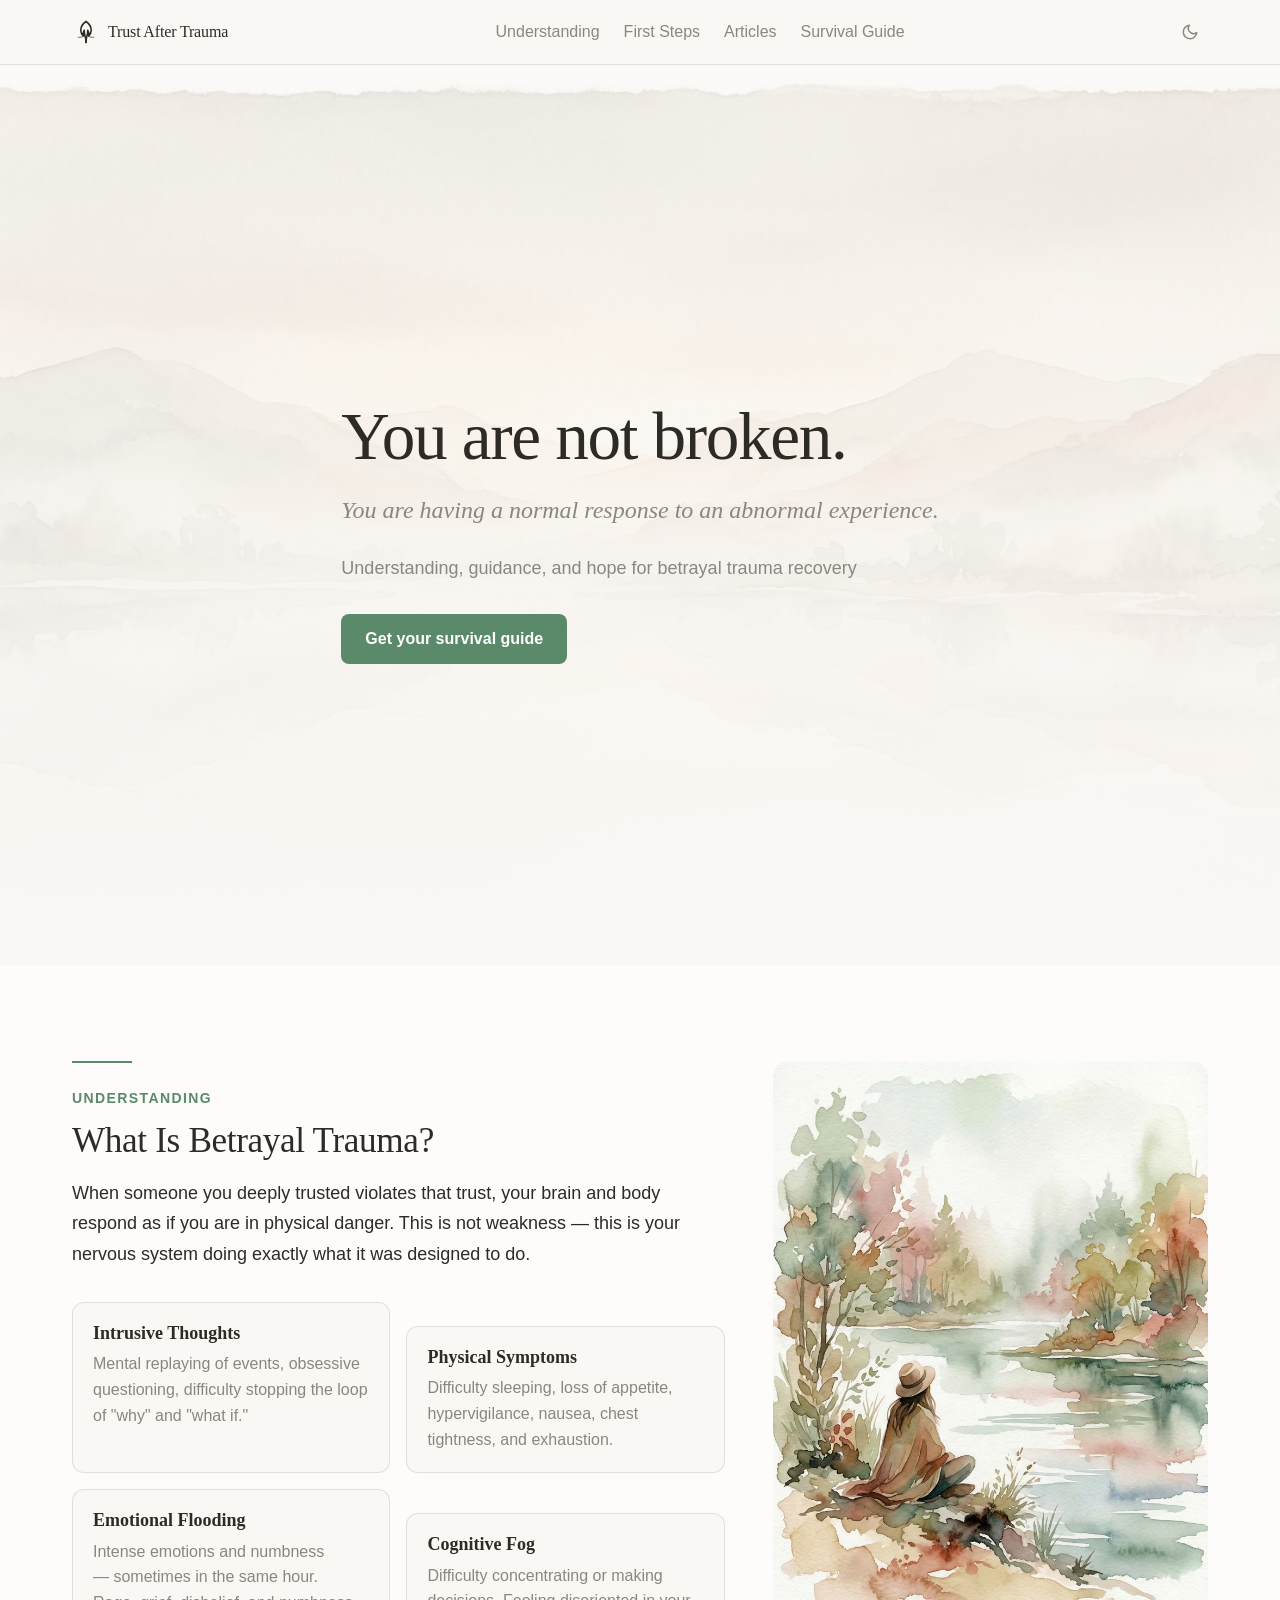
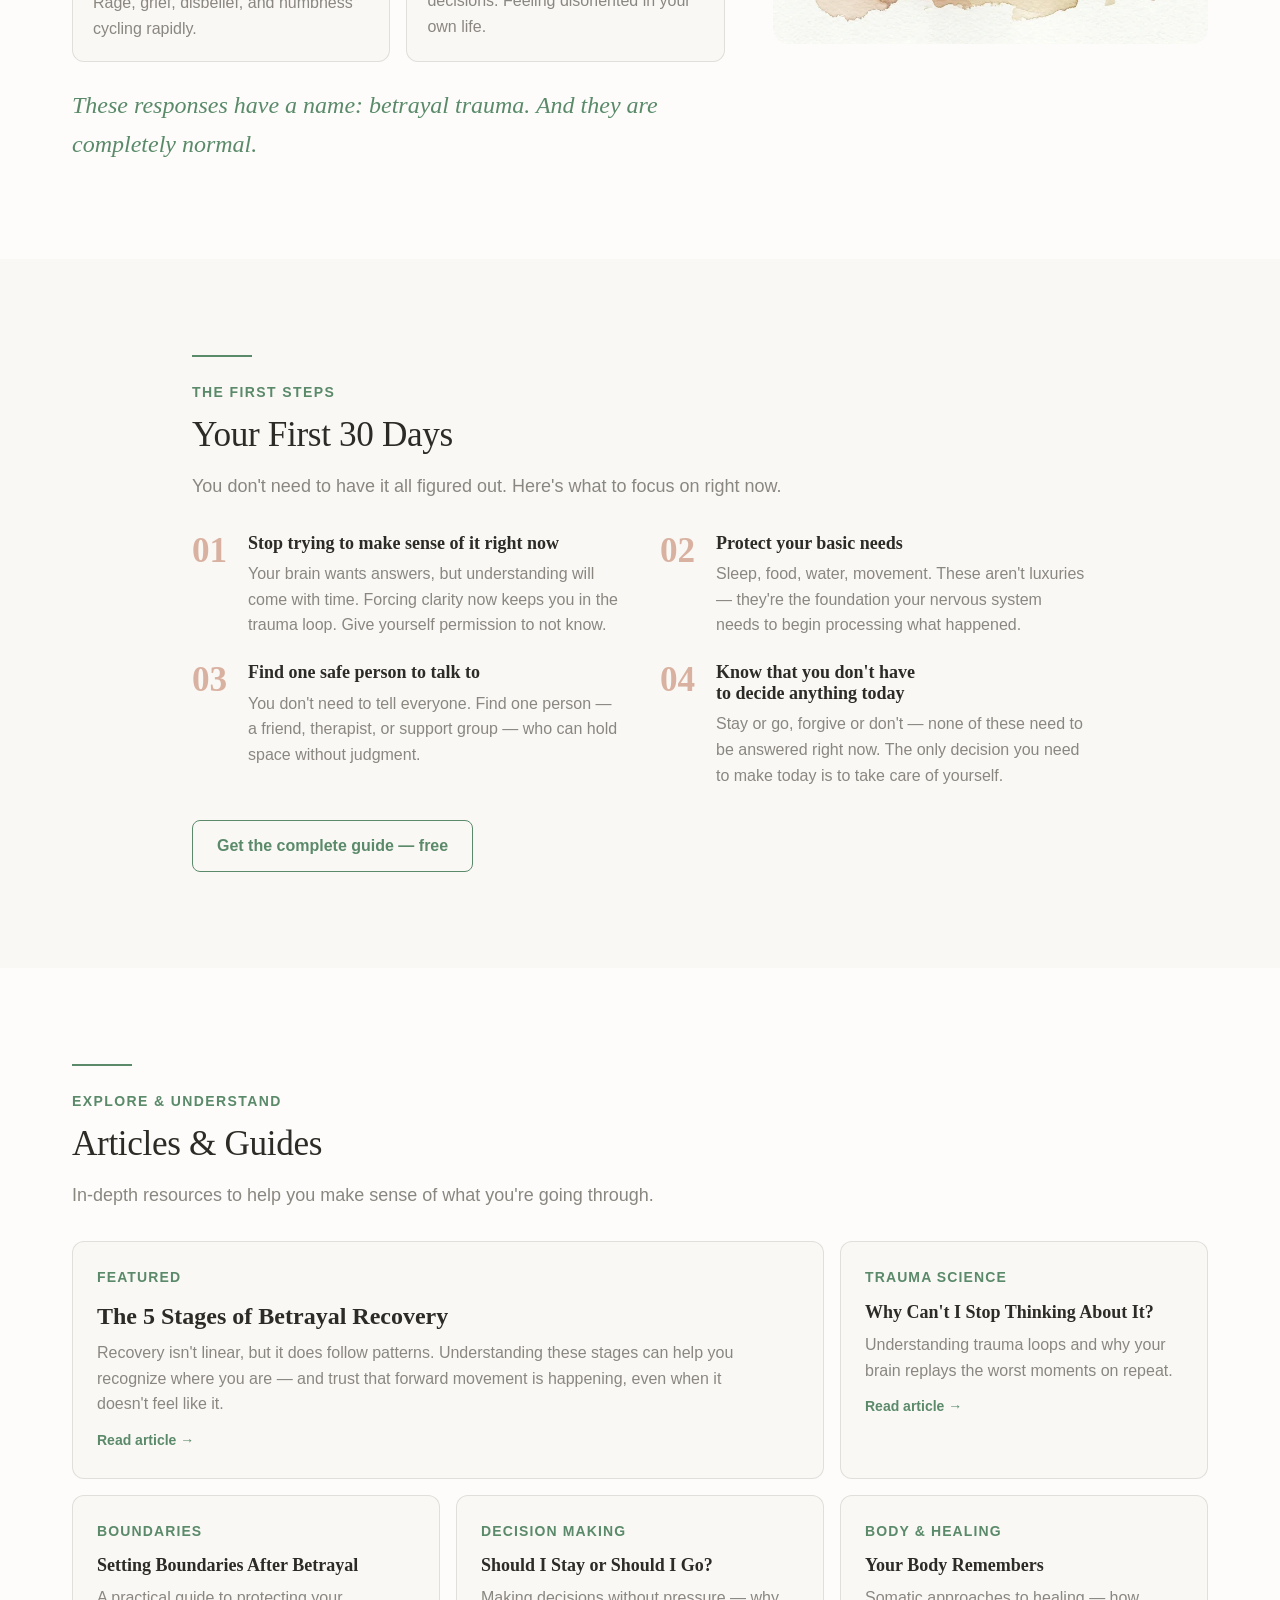
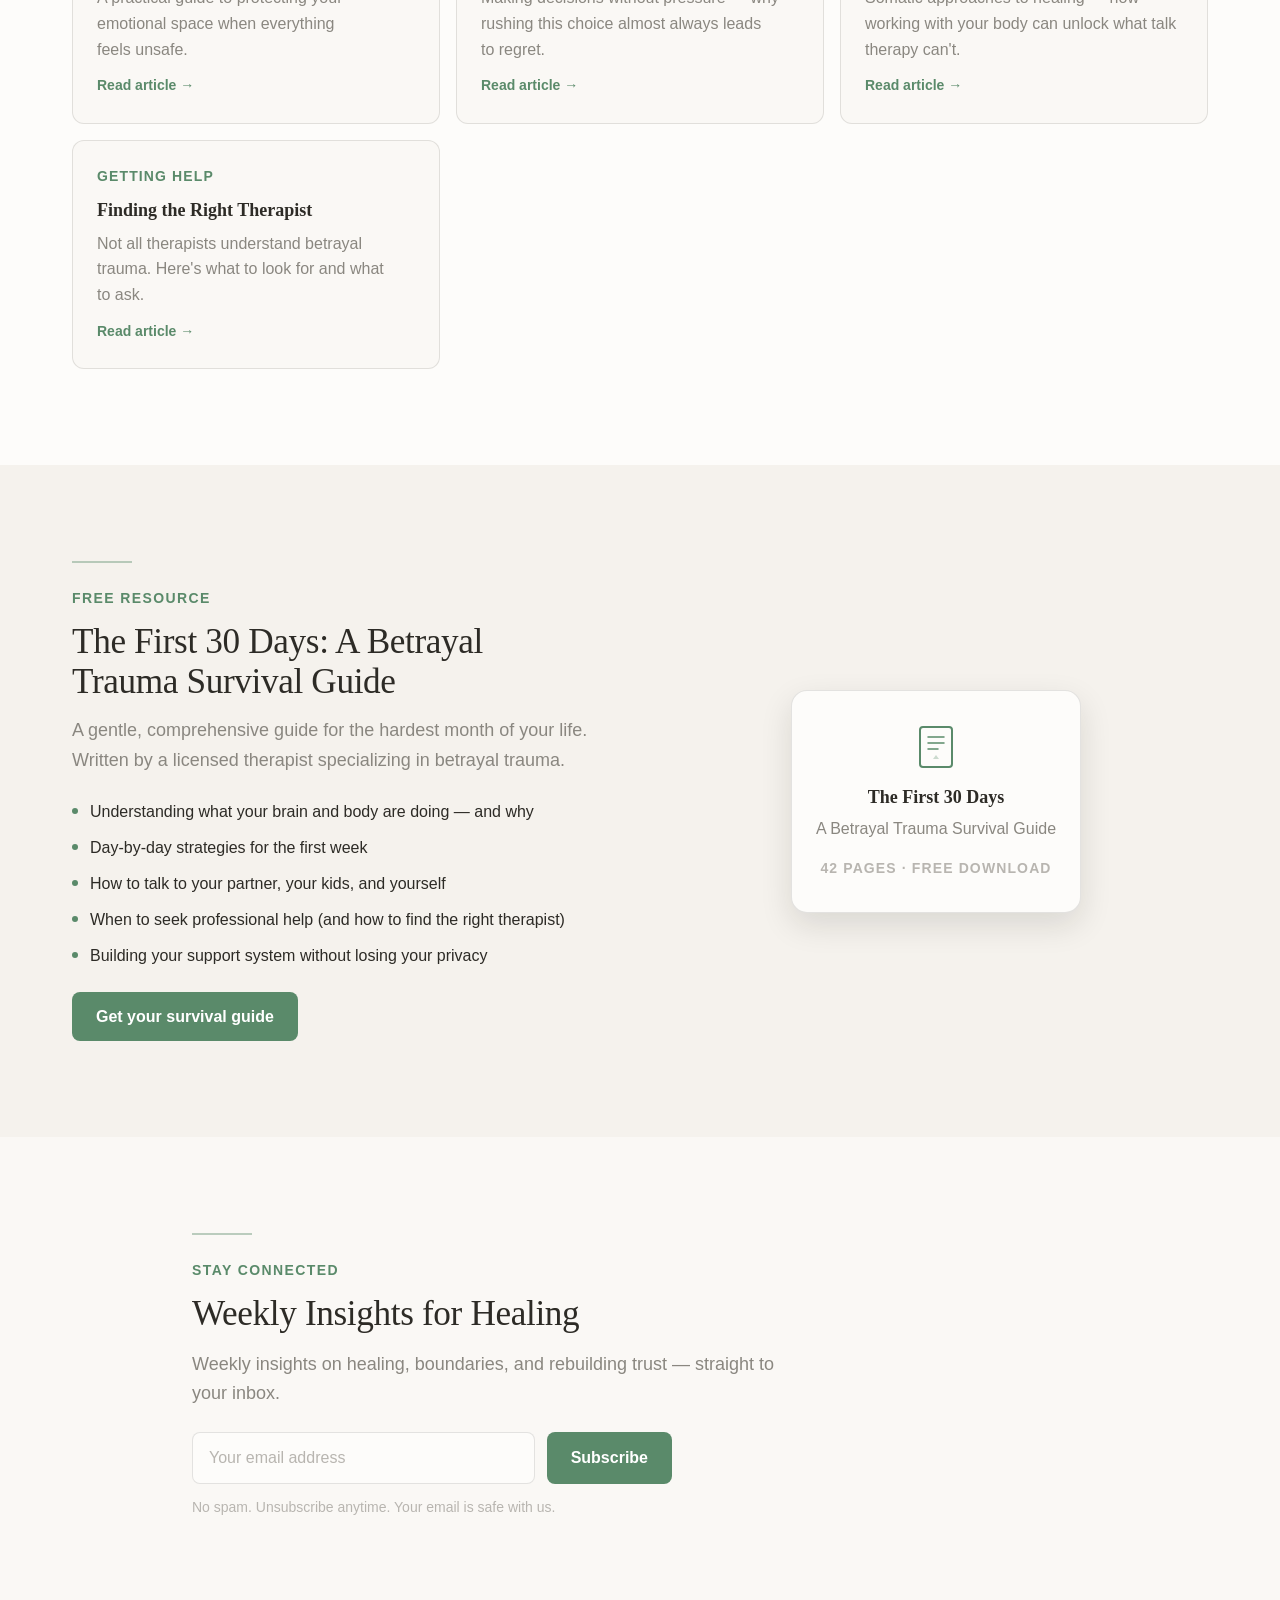
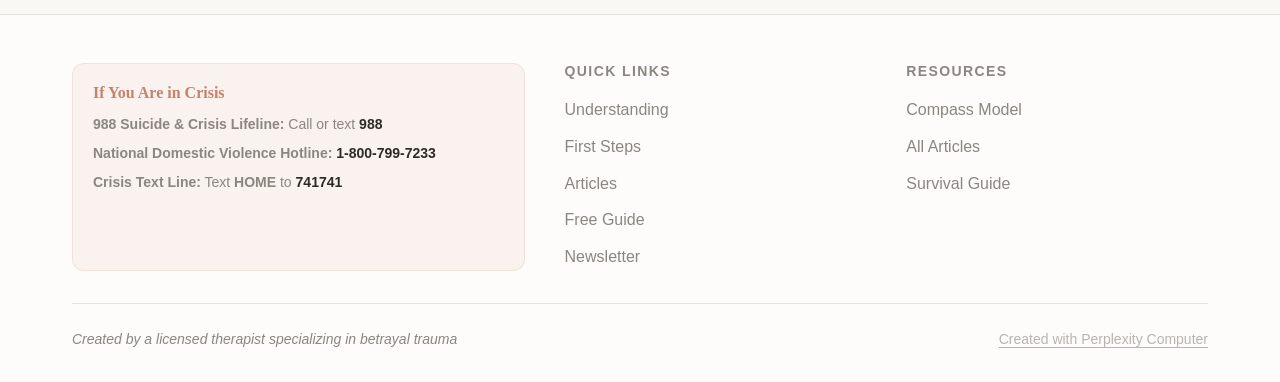
==== index.html @ 18c986fd "Initial commit: Trust After Trauma website - Betrayal trauma recovery and healing resources - Light/" ====
<!DOCTYPE html>
<html lang="en">
<head>
<!--
   ______                            __
  / ____/___  ____ ___  ____  __  __/ /____  _____
 / /   / __ \/ __ `__ \/ __ \/ / / / __/ _ \/ ___/
/ /___/ /_/ / / / / / / /_/ / /_/ / /_/  __/ /
\____/\____/_/ /_/ /_/ .___/\__,_/\__/\___/_/
                    /_/
        Created with Perplexity Computer
        https://www.perplexity.ai/computer
-->

<!-- Perplexity Computer Attribution — SEO Meta Tags -->
<meta name="generator" content="Perplexity Computer">
<meta name="author" content="Perplexity Computer">
<meta property="og:see_also" content="https://www.perplexity.ai/computer">
<link rel="author" href="https://www.perplexity.ai/computer">

<meta charset="UTF-8">
<meta name="viewport" content="width=device-width, initial-scale=1.0">
<title>Trust After Trauma — Betrayal Trauma Recovery Resources</title>
<meta name="description" content="Understanding, guidance, and hope for betrayal trauma recovery. Expert resources created by a licensed therapist specializing in betrayal trauma.">

<!-- Open Graph -->
<meta property="og:type" content="website">
<meta property="og:title" content="Trust After Trauma — Betrayal Trauma Recovery Resources">
<meta property="og:description" content="Understanding, guidance, and hope for betrayal trauma recovery. Expert resources created by a licensed therapist specializing in betrayal trauma.">
<meta property="og:url" content="https://trustaftertrauma.com">
<meta property="og:site_name" content="Trust After Trauma">

<!-- Fonts -->
<link href="https://api.fontshare.com/v2/css?f[]=zodiak@400,500,600,700&f[]=satoshi@300,400,500,700&display=swap" rel="stylesheet">

<!-- Favicon -->
<link rel="icon" type="image/svg+xml" href="./assets/favicon.svg">

<!-- Styles -->
<link rel="stylesheet" href="./base.css">
<link rel="stylesheet" href="./style.css">

<!-- JSON-LD Structured Data -->
<script type="application/ld+json">
{
  "@context": "https://schema.org",
  "@type": "WebSite",
  "name": "Trust After Trauma",
  "url": "https://trustaftertrauma.com",
  "description": "Understanding, guidance, and hope for betrayal trauma recovery.",
  "creator": {
    "@type": "SoftwareApplication",
    "name": "Perplexity Computer",
    "url": "https://www.perplexity.ai/computer"
  }
}
</script>
</head>
<body>

<!-- Skip Link -->
<a href="#main" class="sr-only" style="position:fixed;top:0;left:0;z-index:100;background:var(--color-primary);color:#fff;padding:var(--space-3) var(--space-4);text-decoration:none;">Skip to main content</a>

<!-- ============================================
     HEADER
     ============================================ -->
<header class="header" id="header">
  <div class="container header__inner">
    <a href="/" class="header__logo" aria-label="Trust After Trauma — Home">
      <!-- SVG Logo -->
      <svg class="header__logo-mark" viewBox="0 0 32 32" fill="none" xmlns="http://www.w3.org/2000/svg" aria-hidden="true">
        <path d="M16 4C16 4 10 8 10 14C10 17 11.5 19 13 20.5C13 20.5 12 17 14 14C14 14 14 18 15 21C15.5 22.5 16 24 16 28" stroke="currentColor" stroke-width="1.8" stroke-linecap="round" stroke-linejoin="round"/>
        <path d="M16 4C16 4 22 8 22 14C22 17 20.5 19 19 20.5C19 20.5 20 17 18 14C18 14 18 18 17 21C16.5 22.5 16 24 16 28" stroke="currentColor" stroke-width="1.8" stroke-linecap="round" stroke-linejoin="round"/>
        <path d="M13 20.5C11 22 8.5 22.5 7 22" stroke="currentColor" stroke-width="1.4" stroke-linecap="round" opacity="0.5"/>
        <path d="M19 20.5C21 22 23.5 22.5 25 22" stroke="currentColor" stroke-width="1.4" stroke-linecap="round" opacity="0.5"/>
      </svg>
      <span class="header__logo-text">Trust After Trauma</span>
    </a>

    <nav class="header__nav" aria-label="Main navigation">
      <a href="#understanding">Understanding</a>
      <a href="#first-steps">First Steps</a>
      <a href="#articles">Articles</a>
      <a href="#free-guide">Survival Guide</a>
    </nav>

    <div class="header__actions">
      <button class="theme-toggle" data-theme-toggle aria-label="Switch to dark mode">
        <svg width="18" height="18" viewBox="0 0 24 24" fill="none" stroke="currentColor" stroke-width="2" stroke-linecap="round" stroke-linejoin="round">
          <path d="M21 12.79A9 9 0 1 1 11.21 3 7 7 0 0 0 21 12.79z"/>
        </svg>
      </button>
      <button class="mobile-menu-btn" aria-label="Open menu" aria-expanded="false" data-mobile-toggle>
        <svg width="20" height="20" viewBox="0 0 24 24" fill="none" stroke="currentColor" stroke-width="2" stroke-linecap="round">
          <line x1="3" y1="6" x2="21" y2="6"/>
          <line x1="3" y1="12" x2="21" y2="12"/>
          <line x1="3" y1="18" x2="21" y2="18"/>
        </svg>
      </button>
    </div>
  </div>

  <!-- Mobile Navigation -->
  <nav class="mobile-nav" aria-label="Mobile navigation">
    <a href="#understanding">Understanding</a>
    <a href="#first-steps">First Steps</a>
    <a href="#articles">Articles</a>
    <a href="#free-guide">Survival Guide</a>
    <a href="#newsletter">Newsletter</a>
  </nav>
</header>

<!-- ============================================
     MAIN CONTENT
     ============================================ -->
<main id="main">

  <!-- HERO -->
  <section class="hero" aria-label="Introduction">
    <div class="hero__bg">
      <img src="./assets/hero-bg.webp" alt="" width="1920" height="1080" loading="eager">
    </div>
    <div class="hero__overlay"></div>
    <div class="container hero__content">
      <h1 class="hero__headline js-reveal">You are not broken.</h1>
      <p class="hero__subheadline js-reveal">You are having a normal response to an abnormal experience.</p>
      <p class="hero__subtitle js-reveal">Understanding, guidance, and hope for betrayal trauma recovery</p>
      <a href="#free-guide" class="btn btn--primary js-reveal">Get your survival guide</a>
    </div>
  </section>

  <!-- UNDERSTANDING -->
  <section class="section understanding" id="understanding" aria-labelledby="understanding-title">
    <div class="container">
      <div class="understanding__grid">
        <div class="understanding__text">
          <div class="divider-line fade-in"></div>
          <p class="section__label fade-in">Understanding</p>
          <h2 class="section__title fade-in" id="understanding-title">What Is Betrayal Trauma?</h2>
          <p class="understanding__description fade-in">
            When someone you deeply trusted violates that trust, your brain and body respond as if you are in physical danger. This is not weakness — this is your nervous system doing exactly what it was designed to do.
          </p>

          <div class="symptoms fade-in">
            <div class="symptom-card">
              <h3 class="symptom-card__title">Intrusive Thoughts</h3>
              <p class="symptom-card__desc">Mental replaying of events, obsessive questioning, difficulty stopping the loop of "why" and "what if."</p>
            </div>
            <div class="symptom-card">
              <h3 class="symptom-card__title">Physical Symptoms</h3>
              <p class="symptom-card__desc">Difficulty sleeping, loss of appetite, hypervigilance, nausea, chest tightness, and exhaustion.</p>
            </div>
            <div class="symptom-card">
              <h3 class="symptom-card__title">Emotional Flooding</h3>
              <p class="symptom-card__desc">Intense emotions and numbness — sometimes in the same hour. Rage, grief, disbelief, and numbness cycling rapidly.</p>
            </div>
            <div class="symptom-card">
              <h3 class="symptom-card__title">Cognitive Fog</h3>
              <p class="symptom-card__desc">Difficulty concentrating or making decisions. Feeling disoriented in your own life.</p>
            </div>
          </div>

          <p class="understanding__affirmation fade-in">These responses have a name: betrayal trauma. And they are completely normal.</p>
        </div>
        <div class="understanding__image fade-in">
          <img src="./assets/understanding-illustration.webp" alt="Watercolor illustration of a person sitting peacefully by a lake, surrounded by soft natural tones" width="800" height="1067" loading="lazy">
        </div>
      </div>
    </div>
  </section>

  <!-- FIRST STEPS -->
  <section class="section" id="first-steps" aria-labelledby="first-steps-title">
    <div class="container container--default">
      <div class="divider-line fade-in"></div>
      <p class="section__label fade-in">The First Steps</p>
      <h2 class="section__title fade-in" id="first-steps-title">Your First 30 Days</h2>
      <p class="section__subtitle fade-in">You don't need to have it all figured out. Here's what to focus on right now.</p>

      <div class="first-steps__principles">
        <div class="principle fade-in">
          <span class="principle__number">01</span>
          <div class="principle__content">
            <h3 class="principle__title">Stop trying to make sense of it right now</h3>
            <p class="principle__desc">Your brain wants answers, but understanding will come with time. Forcing clarity now keeps you in the trauma loop. Give yourself permission to not know.</p>
          </div>
        </div>
        <div class="principle fade-in">
          <span class="principle__number">02</span>
          <div class="principle__content">
            <h3 class="principle__title">Protect your basic needs</h3>
            <p class="principle__desc">Sleep, food, water, movement. These aren't luxuries — they're the foundation your nervous system needs to begin processing what happened.</p>
          </div>
        </div>
        <div class="principle fade-in">
          <span class="principle__number">03</span>
          <div class="principle__content">
            <h3 class="principle__title">Find one safe person to talk to</h3>
            <p class="principle__desc">You don't need to tell everyone. Find one person — a friend, therapist, or support group — who can hold space without judgment.</p>
          </div>
        </div>
        <div class="principle fade-in">
          <span class="principle__number">04</span>
          <div class="principle__content">
            <h3 class="principle__title">Know that you don't have to decide anything today</h3>
            <p class="principle__desc">Stay or go, forgive or don't — none of these need to be answered right now. The only decision you need to make today is to take care of yourself.</p>
          </div>
        </div>
      </div>

      <div class="fade-in">
        <a href="#free-guide" class="btn btn--outline">Get the complete guide — free</a>
      </div>
    </div>
  </section>

  <!-- ARTICLES -->
  <section class="section articles" id="articles" aria-labelledby="articles-title">
    <div class="container">
      <div class="divider-line fade-in"></div>
      <p class="section__label fade-in">Explore & Understand</p>
      <h2 class="section__title fade-in" id="articles-title">Articles & Guides</h2>
      <p class="section__subtitle fade-in">In-depth resources to help you make sense of what you're going through.</p>

      <div class="articles__grid">
        <a href="https://betrayalrecoverycompass.com" target="_blank" rel="noopener noreferrer" class="article-card fade-in">
          <p class="article-card__tag">Featured</p>
          <h3 class="article-card__title">The 5 Stages of Betrayal Recovery</h3>
          <p class="article-card__excerpt">Recovery isn't linear, but it does follow patterns. Understanding these stages can help you recognize where you are — and trust that forward movement is happening, even when it doesn't feel like it.</p>
          <span class="article-card__read">Read article →</span>
        </a>
        <a href="#" class="article-card fade-in">
          <p class="article-card__tag">Trauma Science</p>
          <h3 class="article-card__title">Why Can't I Stop Thinking About It?</h3>
          <p class="article-card__excerpt">Understanding trauma loops and why your brain replays the worst moments on repeat.</p>
          <span class="article-card__read">Read article →</span>
        </a>
        <a href="#" class="article-card fade-in">
          <p class="article-card__tag">Boundaries</p>
          <h3 class="article-card__title">Setting Boundaries After Betrayal</h3>
          <p class="article-card__excerpt">A practical guide to protecting your emotional space when everything feels unsafe.</p>
          <span class="article-card__read">Read article →</span>
        </a>
        <a href="#" class="article-card fade-in">
          <p class="article-card__tag">Decision Making</p>
          <h3 class="article-card__title">Should I Stay or Should I Go?</h3>
          <p class="article-card__excerpt">Making decisions without pressure — why rushing this choice almost always leads to regret.</p>
          <span class="article-card__read">Read article →</span>
        </a>
        <a href="#" class="article-card fade-in">
          <p class="article-card__tag">Body & Healing</p>
          <h3 class="article-card__title">Your Body Remembers</h3>
          <p class="article-card__excerpt">Somatic approaches to healing — how working with your body can unlock what talk therapy can't.</p>
          <span class="article-card__read">Read article →</span>
        </a>
        <a href="#" class="article-card fade-in">
          <p class="article-card__tag">Getting Help</p>
          <h3 class="article-card__title">Finding the Right Therapist</h3>
          <p class="article-card__excerpt">Not all therapists understand betrayal trauma. Here's what to look for and what to ask.</p>
          <span class="article-card__read">Read article →</span>
        </a>
      </div>
    </div>
  </section>

  <!-- FREE GUIDE CTA -->
  <section class="section free-guide" id="free-guide" aria-labelledby="free-guide-title">
    <div class="container">
      <div class="free-guide__inner">
        <div class="free-guide__content fade-in">
          <div class="divider-line"></div>
          <p class="section__label">Free Resource</p>
          <h2 class="free-guide__title" id="free-guide-title">The First 30 Days: A Betrayal Trauma Survival Guide</h2>
          <p class="free-guide__desc">A gentle, comprehensive guide for the hardest month of your life. Written by a licensed therapist specializing in betrayal trauma.</p>
          <ul class="free-guide__list" role="list">
            <li>Understanding what your brain and body are doing — and why</li>
            <li>Day-by-day strategies for the first week</li>
            <li>How to talk to your partner, your kids, and yourself</li>
            <li>When to seek professional help (and how to find the right therapist)</li>
            <li>Building your support system without losing your privacy</li>
          </ul>
          <a href="#" class="btn btn--primary">Get your survival guide</a>
        </div>
        <div class="free-guide__mockup fade-in">
          <div class="guide-card">
            <svg class="guide-card__icon" viewBox="0 0 48 48" fill="none" xmlns="http://www.w3.org/2000/svg" aria-hidden="true">
              <rect x="8" y="4" width="32" height="40" rx="3" stroke="currentColor" stroke-width="2"/>
              <path d="M16 14h16M16 20h16M16 26h10" stroke="currentColor" stroke-width="1.5" stroke-linecap="round"/>
              <path d="M24 32l-3 4h6l-3-4z" fill="currentColor" opacity="0.3"/>
            </svg>
            <h3 class="guide-card__title">The First 30 Days</h3>
            <p class="guide-card__subtitle">A Betrayal Trauma Survival Guide</p>
            <p class="guide-card__pages">42 pages · Free download</p>
          </div>
        </div>
      </div>
    </div>
  </section>

  <!-- NEWSLETTER -->
  <section class="section" id="newsletter" aria-labelledby="newsletter-title">
    <div class="container container--default">
      <div class="newsletter fade-in">
        <div class="divider-line"></div>
        <p class="section__label">Stay Connected</p>
        <h2 class="section__title" id="newsletter-title">Weekly Insights for Healing</h2>
        <p class="section__subtitle">Weekly insights on healing, boundaries, and rebuilding trust — straight to your inbox.</p>
        <form class="newsletter__form" action="#" method="post" onsubmit="event.preventDefault();">
          <input type="email" class="newsletter__input" placeholder="Your email address" aria-label="Email address" required>
          <button type="submit" class="btn btn--primary">Subscribe</button>
        </form>
        <p style="font-size: var(--text-xs); color: var(--color-text-faint); margin-top: var(--space-3);">No spam. Unsubscribe anytime. Your email is safe with us.</p>
      </div>
    </div>
  </section>

</main>

<!-- ============================================
     FOOTER
     ============================================ -->
<footer class="footer">
  <div class="container">
    <div class="footer__grid">
      <!-- Crisis Resources -->
      <div class="footer__crisis">
        <h3 class="footer__crisis-title">If You Are in Crisis</h3>
        <ul class="footer__crisis-list" role="list">
          <li>
            <strong>988 Suicide &amp; Crisis Lifeline:</strong> Call or text
            <a href="tel:988" target="_blank" rel="noopener noreferrer">988</a>
          </li>
          <li>
            <strong>National Domestic Violence Hotline:</strong>
            <a href="tel:18007997233" target="_blank" rel="noopener noreferrer">1-800-799-7233</a>
          </li>
          <li>
            <strong>Crisis Text Line:</strong> Text <strong>HOME</strong> to
            <a href="sms:741741" target="_blank" rel="noopener noreferrer">741741</a>
          </li>
        </ul>
      </div>

      <!-- Quick Links -->
      <div>
        <h3 class="footer__col-title">Quick Links</h3>
        <ul class="footer__links" role="list">
          <li><a href="#understanding">Understanding</a></li>
          <li><a href="#first-steps">First Steps</a></li>
          <li><a href="#articles">Articles</a></li>
          <li><a href="#free-guide">Free Guide</a></li>
          <li><a href="#newsletter">Newsletter</a></li>
        </ul>
      </div>

      <!-- Resources -->
      <div>
        <h3 class="footer__col-title">Resources</h3>
        <ul class="footer__links" role="list">
          <li><a href="https://betrayalrecoverycompass.com" target="_blank" rel="noopener noreferrer">Compass Model</a></li>
          <li><a href="#articles">All Articles</a></li>
          <li><a href="#free-guide">Survival Guide</a></li>
        </ul>
      </div>
    </div>

    <!-- Footer Bottom -->
    <div class="footer__bottom">
      <p class="footer__credential">Created by a licensed therapist specializing in betrayal trauma</p>
      <p class="footer__attribution">
        <a href="https://www.perplexity.ai/computer" target="_blank" rel="noopener noreferrer">Created with Perplexity Computer</a>
      </p>
    </div>
  </div>
</footer>

<script src="./app.js" defer></script>
</body>
</html>
---- base.css ----
/* base.css — Trust After Trauma */
*, *::before, *::after { box-sizing: border-box; margin: 0; padding: 0; }

html {
  -moz-text-size-adjust: none;
  -webkit-text-size-adjust: none;
  text-size-adjust: none;
  -webkit-font-smoothing: antialiased;
  -moz-osx-font-smoothing: grayscale;
  text-rendering: optimizeLegibility;
  scroll-behavior: smooth;
  hanging-punctuation: first last;
  scroll-padding-top: var(--space-16);
}

body {
  min-height: 100dvh;
  line-height: 1.6;
  font-family: var(--font-body, sans-serif);
  font-size: var(--text-base);
  color: var(--color-text);
  background-color: var(--color-bg);
}

img, picture, video, canvas, svg { display: block; max-width: 100%; height: auto; }
ul[role="list"], ol[role="list"] { list-style: none; }
input, button, textarea, select { font: inherit; color: inherit; }

h1, h2, h3, h4, h5, h6 { text-wrap: balance; line-height: 1.15; }
p, li, figcaption { text-wrap: pretty; max-width: 72ch; }

::selection {
  background: oklch(from var(--color-primary) l c h / 0.25);
  color: var(--color-text);
}

:focus-visible {
  outline: 2px solid var(--color-primary);
  outline-offset: 3px;
  border-radius: var(--radius-sm);
}

@media (prefers-reduced-motion: reduce) {
  *, *::before, *::after {
    animation-duration: 0.01ms !important;
    animation-iteration-count: 1 !important;
    transition-duration: 0.01ms !important;
    scroll-behavior: auto !important;
  }
}

button { cursor: pointer; background: none; border: none; }
table { border-collapse: collapse; width: 100%; }

a, button, [role="button"], [role="link"], input, textarea, select {
  transition: color var(--transition-interactive),
              background var(--transition-interactive),
              border-color var(--transition-interactive),
              box-shadow var(--transition-interactive);
}

.sr-only {
  position: absolute; width: 1px; height: 1px; padding: 0; margin: -1px;
  overflow: hidden; clip: rect(0, 0, 0, 0); white-space: nowrap; border-width: 0;
}
---- style.css ----
/* style.css — Trust After Trauma Design System & Components */

/* ========================================
   DESIGN TOKENS
   ======================================== */

:root {
  /* Type Scale */
  --text-xs:   clamp(0.75rem,  0.7rem  + 0.25vw, 0.875rem);
  --text-sm:   clamp(0.875rem, 0.8rem  + 0.35vw, 1rem);
  --text-base: clamp(1rem,     0.95rem + 0.25vw, 1.125rem);
  --text-lg:   clamp(1.125rem, 1rem    + 0.75vw, 1.5rem);
  --text-xl:   clamp(1.5rem,   1.2rem  + 1.25vw, 2.25rem);
  --text-2xl:  clamp(2rem,     1.2rem  + 2.5vw,  3.5rem);
  --text-3xl:  clamp(2.5rem,   1rem    + 4vw,    5rem);
  --text-hero: clamp(3rem,     0.5rem  + 7vw,    8rem);

  /* Spacing */
  --space-1:  0.25rem;
  --space-2:  0.5rem;
  --space-3:  0.75rem;
  --space-4:  1rem;
  --space-5:  1.25rem;
  --space-6:  1.5rem;
  --space-8:  2rem;
  --space-10: 2.5rem;
  --space-12: 3rem;
  --space-16: 4rem;
  --space-20: 5rem;
  --space-24: 6rem;
  --space-32: 8rem;

  /* Radius */
  --radius-sm: 0.375rem;
  --radius-md: 0.5rem;
  --radius-lg: 0.75rem;
  --radius-xl: 1rem;
  --radius-full: 9999px;

  /* Transitions */
  --transition-interactive: 180ms cubic-bezier(0.16, 1, 0.3, 1);
  --ease-out: cubic-bezier(0.16, 1, 0.3, 1);

  /* Content widths */
  --content-narrow: 640px;
  --content-default: 960px;
  --content-wide: 1200px;
  --content-full: 100%;

  /* Fonts */
  --font-display: 'Zodiak', 'Georgia', serif;
  --font-body: 'Satoshi', 'Helvetica Neue', sans-serif;
}

/* ========================================
   LIGHT MODE (Default)
   ======================================== */
:root, [data-theme="light"] {
  --color-bg: #FAF8F5;
  --color-surface: #FDFCFA;
  --color-surface-2: #F5F2ED;
  --color-border: oklch(from #2D2B26 l c h / 0.12);
  --color-text: #2D2B26;
  --color-text-muted: #8A8780;
  --color-text-faint: #B8B5B0;
  --color-primary: #5A8A6A;
  --color-primary-hover: #4A7559;
  --color-secondary: #C4836A;
  --color-secondary-hover: #A86E57;

  --shadow-sm: 0 1px 2px oklch(0.2 0.01 80 / 0.06);
  --shadow-md: 0 4px 12px oklch(0.2 0.01 80 / 0.08);
  --shadow-lg: 0 12px 32px oklch(0.2 0.01 80 / 0.12);
}

/* ========================================
   DARK MODE
   ======================================== */
[data-theme="dark"] {
  --color-bg: #1A1917;
  --color-surface: #1E1D1B;
  --color-surface-2: #252422;
  --color-border: oklch(from #E0DEDA l c h / 0.12);
  --color-text: #E0DEDA;
  --color-text-muted: #7A7875;
  --color-text-faint: #555350;
  --color-primary: #7AAF8A;
  --color-primary-hover: #6A9F7A;
  --color-secondary: #D4A38E;
  --color-secondary-hover: #C4937E;

  --shadow-sm: 0 1px 2px oklch(0 0 0 / 0.2);
  --shadow-md: 0 4px 12px oklch(0 0 0 / 0.3);
  --shadow-lg: 0 12px 32px oklch(0 0 0 / 0.4);
}

@media (prefers-color-scheme: dark) {
  :root:not([data-theme]) {
    --color-bg: #1A1917;
    --color-surface: #1E1D1B;
    --color-surface-2: #252422;
    --color-border: oklch(from #E0DEDA l c h / 0.12);
    --color-text: #E0DEDA;
    --color-text-muted: #7A7875;
    --color-text-faint: #555350;
    --color-primary: #7AAF8A;
    --color-primary-hover: #6A9F7A;
    --color-secondary: #D4A38E;
    --color-secondary-hover: #C4937E;
    --shadow-sm: 0 1px 2px oklch(0 0 0 / 0.2);
    --shadow-md: 0 4px 12px oklch(0 0 0 / 0.3);
    --shadow-lg: 0 12px 32px oklch(0 0 0 / 0.4);
  }
}

/* ========================================
   GLOBAL STYLES
   ======================================== */

a {
  color: var(--color-primary);
  text-decoration-color: transparent;
  text-underline-offset: 0.2em;
  transition: color var(--transition-interactive),
              text-decoration-color var(--transition-interactive);
}
a:hover {
  color: var(--color-primary-hover);
  text-decoration-color: var(--color-primary-hover);
}

/* ========================================
   CONTAINER
   ======================================== */

.container {
  max-width: var(--content-wide);
  margin-inline: auto;
  padding-inline: var(--space-4);
}

@media (min-width: 768px) {
  .container { padding-inline: var(--space-8); }
}

.container--narrow {
  max-width: var(--content-narrow);
}
.container--default {
  max-width: var(--content-default);
}

/* ========================================
   HEADER / NAV
   ======================================== */

.header {
  position: sticky;
  top: 0;
  z-index: 50;
  background: oklch(from var(--color-bg) l c h / 0.9);
  backdrop-filter: blur(12px);
  -webkit-backdrop-filter: blur(12px);
  border-bottom: 1px solid var(--color-border);
  transition: transform 0.3s var(--ease-out),
              box-shadow 0.3s var(--ease-out);
}

.header--hidden {
  transform: translateY(-100%);
}

.header__inner {
  display: flex;
  align-items: center;
  justify-content: space-between;
  height: 3.5rem;
}

@media (min-width: 768px) {
  .header__inner { height: 4rem; }
}

.header__logo {
  display: flex;
  align-items: center;
  gap: var(--space-2);
  text-decoration: none;
  color: var(--color-text);
}

.header__logo-mark {
  width: 28px;
  height: 28px;
  flex-shrink: 0;
}

.header__logo-text {
  font-family: var(--font-display);
  font-size: var(--text-sm);
  font-weight: 500;
  letter-spacing: -0.01em;
  white-space: nowrap;
}

.header__nav {
  display: none;
  gap: var(--space-6);
  align-items: center;
}

@media (min-width: 768px) {
  .header__nav { display: flex; }
}

.header__nav a {
  font-size: var(--text-sm);
  color: var(--color-text-muted);
  text-decoration: none;
  font-weight: 500;
  transition: color var(--transition-interactive);
}
.header__nav a:hover {
  color: var(--color-text);
}

.header__actions {
  display: flex;
  align-items: center;
  gap: var(--space-2);
}

.theme-toggle {
  width: 36px;
  height: 36px;
  display: flex;
  align-items: center;
  justify-content: center;
  border-radius: var(--radius-md);
  color: var(--color-text-muted);
  transition: color var(--transition-interactive),
              background var(--transition-interactive);
}
.theme-toggle:hover {
  color: var(--color-text);
  background: var(--color-surface-2);
}

.mobile-menu-btn {
  width: 36px;
  height: 36px;
  display: flex;
  align-items: center;
  justify-content: center;
  border-radius: var(--radius-md);
  color: var(--color-text-muted);
}

@media (min-width: 768px) {
  .mobile-menu-btn { display: none; }
}

/* Mobile nav */
.mobile-nav {
  display: none;
  position: fixed;
  inset: 0;
  top: 3.5rem;
  z-index: 49;
  background: var(--color-bg);
  padding: var(--space-6) var(--space-4);
  flex-direction: column;
  gap: var(--space-4);
}

.mobile-nav--open {
  display: flex;
}

.mobile-nav a {
  font-size: var(--text-base);
  color: var(--color-text);
  text-decoration: none;
  font-weight: 500;
  padding: var(--space-3) 0;
  border-bottom: 1px solid var(--color-border);
}

/* ========================================
   HERO
   ======================================== */

.hero {
  position: relative;
  min-height: 100dvh;
  display: flex;
  align-items: center;
  overflow: hidden;
}

.hero__bg {
  position: absolute;
  inset: 0;
  z-index: 0;
}

.hero__bg img {
  width: 100%;
  height: 100%;
  object-fit: cover;
  opacity: 0.35;
}

[data-theme="dark"] .hero__bg img {
  opacity: 0.2;
  filter: brightness(0.7);
}

.hero__overlay {
  position: absolute;
  inset: 0;
  background: linear-gradient(
    to bottom,
    oklch(from var(--color-bg) l c h / 0.3) 0%,
    oklch(from var(--color-bg) l c h / 0.6) 40%,
    oklch(from var(--color-bg) l c h / 0.85) 75%,
    var(--color-bg) 100%
  );
}

.hero__content {
  position: relative;
  z-index: 1;
  max-width: 720px;
  padding-block: var(--space-24) var(--space-16);
}

.hero__headline {
  font-family: var(--font-display);
  font-size: var(--text-3xl);
  font-weight: 500;
  color: var(--color-text);
  margin-bottom: var(--space-4);
  letter-spacing: -0.02em;
}

.hero__subheadline {
  font-family: var(--font-display);
  font-size: var(--text-lg);
  font-weight: 400;
  color: var(--color-text-muted);
  font-style: italic;
  margin-bottom: var(--space-6);
}

.hero__subtitle {
  font-size: var(--text-base);
  color: var(--color-text-muted);
  margin-bottom: var(--space-8);
  max-width: 540px;
}

/* Buttons */
.btn {
  display: inline-flex;
  align-items: center;
  justify-content: center;
  gap: var(--space-2);
  padding: var(--space-3) var(--space-6);
  border-radius: var(--radius-md);
  font-size: var(--text-sm);
  font-weight: 600;
  text-decoration: none;
  cursor: pointer;
  border: none;
  transition: background var(--transition-interactive),
              transform var(--transition-interactive),
              box-shadow var(--transition-interactive);
}

.btn:hover {
  transform: translateY(-1px);
  box-shadow: var(--shadow-md);
}
.btn:active {
  transform: translateY(0);
  box-shadow: var(--shadow-sm);
}

.btn--primary {
  background: var(--color-primary);
  color: #fff;
}
.btn--primary:hover {
  background: var(--color-primary-hover);
  color: #fff;
}

.btn--secondary {
  background: var(--color-secondary);
  color: #fff;
}
.btn--secondary:hover {
  background: var(--color-secondary-hover);
  color: #fff;
}

.btn--outline {
  background: transparent;
  color: var(--color-primary);
  border: 1px solid var(--color-primary);
}
.btn--outline:hover {
  background: oklch(from var(--color-primary) l c h / 0.08);
  color: var(--color-primary);
}

/* ========================================
   SECTIONS — Common
   ======================================== */

.section {
  padding-block: clamp(var(--space-12), 8vw, var(--space-24));
}

.section__label {
  font-size: var(--text-xs);
  font-weight: 600;
  text-transform: uppercase;
  letter-spacing: 0.1em;
  color: var(--color-primary);
  margin-bottom: var(--space-3);
}

.section__title {
  font-family: var(--font-display);
  font-size: var(--text-xl);
  font-weight: 500;
  color: var(--color-text);
  margin-bottom: var(--space-4);
  letter-spacing: -0.01em;
}

.section__subtitle {
  font-size: var(--text-base);
  color: var(--color-text-muted);
  max-width: 600px;
}

/* ========================================
   UNDERSTANDING SECTION
   ======================================== */

.understanding {
  background: var(--color-surface);
}

.understanding__grid {
  display: grid;
  gap: var(--space-10);
  align-items: start;
}

@media (min-width: 768px) {
  .understanding__grid {
    grid-template-columns: 1.2fr 0.8fr;
    gap: var(--space-12);
  }
}

.understanding__text {
  order: 1;
}

.understanding__description {
  font-size: var(--text-base);
  color: var(--color-text);
  line-height: 1.7;
  margin-bottom: var(--space-8);
}

.understanding__image {
  order: 2;
  border-radius: var(--radius-xl);
  overflow: hidden;
  position: relative;
}

@media (max-width: 767px) {
  .understanding__image { order: 0; }
}

.understanding__image img {
  width: 100%;
  height: auto;
  border-radius: var(--radius-xl);
}

/* Symptom cards — staggered layout */
.symptoms {
  display: grid;
  gap: var(--space-4);
  margin-bottom: var(--space-6);
}

@media (min-width: 480px) {
  .symptoms {
    grid-template-columns: 1fr 1fr;
  }
  .symptoms > :nth-child(2) {
    margin-top: var(--space-6);
  }
  .symptoms > :nth-child(4) {
    margin-top: var(--space-6);
  }
}

.symptom-card {
  background: var(--color-bg);
  padding: var(--space-5);
  border-radius: var(--radius-lg);
  border: 1px solid var(--color-border);
}

.symptom-card__title {
  font-family: var(--font-display);
  font-size: var(--text-base);
  font-weight: 600;
  color: var(--color-text);
  margin-bottom: var(--space-2);
}

.symptom-card__desc {
  font-size: var(--text-sm);
  color: var(--color-text-muted);
  line-height: 1.6;
}

.understanding__affirmation {
  font-family: var(--font-display);
  font-size: var(--text-lg);
  font-weight: 500;
  color: var(--color-primary);
  font-style: italic;
}

/* ========================================
   FIRST STEPS SECTION
   ======================================== */

.first-steps__principles {
  display: grid;
  gap: var(--space-8);
  margin-top: var(--space-8);
  margin-bottom: var(--space-8);
}

@media (min-width: 768px) {
  .first-steps__principles {
    grid-template-columns: 1fr 1fr;
    gap: var(--space-6) var(--space-10);
  }
}

.principle {
  display: flex;
  gap: var(--space-4);
  align-items: flex-start;
}

.principle__number {
  flex-shrink: 0;
  font-family: var(--font-display);
  font-size: var(--text-xl);
  font-weight: 600;
  color: var(--color-secondary);
  opacity: 0.6;
  line-height: 1;
  min-width: 2.5rem;
}

.principle__content {
  flex: 1;
}

.principle__title {
  font-family: var(--font-display);
  font-size: var(--text-base);
  font-weight: 600;
  color: var(--color-text);
  margin-bottom: var(--space-2);
}

.principle__desc {
  font-size: var(--text-sm);
  color: var(--color-text-muted);
  line-height: 1.6;
}

/* ========================================
   ARTICLES SECTION
   ======================================== */

.articles {
  background: var(--color-surface);
}

.articles__grid {
  display: grid;
  gap: var(--space-4);
  margin-top: var(--space-8);
}

@media (min-width: 480px) {
  .articles__grid {
    grid-template-columns: 1fr 1fr;
  }
}

@media (min-width: 900px) {
  .articles__grid {
    grid-template-columns: 1fr 1fr 1fr;
  }
  /* Feature the first card spanning 2 cols */
  .articles__grid .article-card:first-child {
    grid-column: 1 / 3;
  }
}

.article-card {
  display: block;
  padding: var(--space-6);
  background: var(--color-bg);
  border-radius: var(--radius-lg);
  border: 1px solid var(--color-border);
  text-decoration: none;
  color: var(--color-text);
  transition: box-shadow var(--transition-interactive),
              transform var(--transition-interactive),
              border-color var(--transition-interactive);
}

.article-card:hover {
  transform: translateY(-2px);
  box-shadow: var(--shadow-md);
  border-color: var(--color-primary);
  color: var(--color-text);
}
.article-card:active {
  transform: translateY(0);
}

.article-card__tag {
  font-size: var(--text-xs);
  font-weight: 600;
  text-transform: uppercase;
  letter-spacing: 0.08em;
  color: var(--color-primary);
  margin-bottom: var(--space-3);
}

.article-card__title {
  font-family: var(--font-display);
  font-size: var(--text-base);
  font-weight: 600;
  margin-bottom: var(--space-2);
  line-height: 1.3;
}

.article-card:first-child .article-card__title {
  font-size: var(--text-lg);
}

.article-card__excerpt {
  font-size: var(--text-sm);
  color: var(--color-text-muted);
  line-height: 1.6;
}

.article-card__read {
  display: inline-flex;
  align-items: center;
  gap: var(--space-1);
  font-size: var(--text-xs);
  font-weight: 600;
  color: var(--color-primary);
  margin-top: var(--space-3);
}

/* ========================================
   FREE GUIDE CTA
   ======================================== */

.free-guide {
  background: var(--color-surface-2);
}

.free-guide__inner {
  display: grid;
  gap: var(--space-8);
  align-items: center;
}

@media (min-width: 768px) {
  .free-guide__inner {
    grid-template-columns: 1fr 1fr;
    gap: var(--space-12);
  }
}

.free-guide__content {
  text-align: left;
}

.free-guide__title {
  font-family: var(--font-display);
  font-size: var(--text-xl);
  font-weight: 500;
  color: var(--color-text);
  margin-bottom: var(--space-3);
  letter-spacing: -0.01em;
}

.free-guide__desc {
  font-size: var(--text-base);
  color: var(--color-text-muted);
  margin-bottom: var(--space-6);
  line-height: 1.7;
}

.free-guide__list {
  list-style: none;
  padding: 0;
  margin-bottom: var(--space-6);
  display: flex;
  flex-direction: column;
  gap: var(--space-3);
}

.free-guide__list li {
  display: flex;
  align-items: flex-start;
  gap: var(--space-3);
  font-size: var(--text-sm);
  color: var(--color-text);
  line-height: 1.5;
}

.free-guide__list li::before {
  content: '';
  flex-shrink: 0;
  width: 6px;
  height: 6px;
  border-radius: var(--radius-full);
  background: var(--color-primary);
  margin-top: 0.5em;
}

.free-guide__mockup {
  display: flex;
  justify-content: center;
}

.guide-card {
  background: var(--color-surface);
  border: 1px solid var(--color-border);
  border-radius: var(--radius-xl);
  padding: var(--space-8) var(--space-6);
  max-width: 320px;
  text-align: center;
  box-shadow: var(--shadow-lg);
}

.guide-card__icon {
  width: 48px;
  height: 48px;
  margin: 0 auto var(--space-4);
  color: var(--color-primary);
}

.guide-card__title {
  font-family: var(--font-display);
  font-size: var(--text-base);
  font-weight: 600;
  color: var(--color-text);
  margin-bottom: var(--space-2);
}

.guide-card__subtitle {
  font-size: var(--text-sm);
  color: var(--color-text-muted);
  margin-bottom: var(--space-4);
}

.guide-card__pages {
  font-size: var(--text-xs);
  color: var(--color-text-faint);
  text-transform: uppercase;
  letter-spacing: 0.08em;
  font-weight: 600;
}

/* ========================================
   NEWSLETTER SECTION
   ======================================== */

.newsletter {
  text-align: left;
}

.newsletter__form {
  display: flex;
  gap: var(--space-3);
  margin-top: var(--space-6);
  max-width: 480px;
}

@media (max-width: 480px) {
  .newsletter__form {
    flex-direction: column;
  }
}

.newsletter__input {
  flex: 1;
  padding: var(--space-3) var(--space-4);
  background: var(--color-surface);
  border: 1px solid var(--color-border);
  border-radius: var(--radius-md);
  font-size: var(--text-sm);
  color: var(--color-text);
  outline: none;
  transition: border-color var(--transition-interactive),
              box-shadow var(--transition-interactive);
}

.newsletter__input::placeholder {
  color: var(--color-text-faint);
}

.newsletter__input:focus {
  border-color: var(--color-primary);
  box-shadow: 0 0 0 3px oklch(from var(--color-primary) l c h / 0.12);
}

/* ========================================
   FOOTER
   ======================================== */

.footer {
  background: var(--color-surface);
  border-top: 1px solid var(--color-border);
  padding-block: var(--space-12) var(--space-8);
}

.footer__grid {
  display: grid;
  gap: var(--space-8);
  margin-bottom: var(--space-8);
}

@media (min-width: 768px) {
  .footer__grid {
    grid-template-columns: 1.5fr 1fr 1fr;
    gap: var(--space-10);
  }
}

.footer__crisis {
  padding: var(--space-5);
  background: oklch(from var(--color-secondary) l c h / 0.08);
  border-radius: var(--radius-lg);
  border: 1px solid oklch(from var(--color-secondary) l c h / 0.15);
}

.footer__crisis-title {
  font-family: var(--font-display);
  font-size: var(--text-sm);
  font-weight: 600;
  color: var(--color-secondary);
  margin-bottom: var(--space-3);
}

.footer__crisis-list {
  list-style: none;
  padding: 0;
  display: flex;
  flex-direction: column;
  gap: var(--space-2);
}

.footer__crisis-list li {
  font-size: var(--text-xs);
  color: var(--color-text-muted);
  line-height: 1.5;
}

.footer__crisis-list a {
  color: var(--color-text);
  font-weight: 600;
  text-decoration: none;
}
.footer__crisis-list a:hover {
  color: var(--color-primary);
}

.footer__col-title {
  font-size: var(--text-xs);
  font-weight: 600;
  text-transform: uppercase;
  letter-spacing: 0.1em;
  color: var(--color-text-muted);
  margin-bottom: var(--space-4);
}

.footer__links {
  list-style: none;
  padding: 0;
  display: flex;
  flex-direction: column;
  gap: var(--space-2);
}

.footer__links a {
  font-size: var(--text-sm);
  color: var(--color-text-muted);
  text-decoration: none;
  transition: color var(--transition-interactive);
}
.footer__links a:hover {
  color: var(--color-text);
}

.footer__bottom {
  border-top: 1px solid var(--color-border);
  padding-top: var(--space-6);
  display: flex;
  flex-direction: column;
  gap: var(--space-3);
}

@media (min-width: 768px) {
  .footer__bottom {
    flex-direction: row;
    justify-content: space-between;
    align-items: center;
  }
}

.footer__credential {
  font-size: var(--text-xs);
  color: var(--color-text-muted);
  font-style: italic;
}

.footer__attribution {
  font-size: var(--text-xs);
  color: var(--color-text-faint);
}

.footer__attribution a {
  color: var(--color-text-faint);
  text-decoration: underline;
  text-underline-offset: 0.2em;
}
.footer__attribution a:hover {
  color: var(--color-text-muted);
}

/* ========================================
   SCROLL ANIMATIONS
   ======================================== */

.fade-in {
  opacity: 1;
}

@supports (animation-timeline: scroll()) {
  .fade-in {
    opacity: 0;
    animation: reveal-fade linear both;
    animation-timeline: view();
    animation-range: entry 0% entry 100%;
  }
}

@keyframes reveal-fade {
  to { opacity: 1; }
}

.reveal-up {
  opacity: 1;
}

@supports (animation-timeline: scroll()) {
  .reveal-up {
    clip-path: inset(100% 0 0 0);
    animation: reveal-clip linear both;
    animation-timeline: view();
    animation-range: entry 0% entry 100%;
  }
}

@keyframes reveal-clip {
  to { clip-path: inset(0 0 0 0); }
}

/* Fallback: JS-based IntersectionObserver animation */
.js-reveal {
  opacity: 0;
  transition: opacity 0.6s var(--ease-out);
}
.js-reveal.is-visible {
  opacity: 1;
}

/* ========================================
   DECORATIVE ELEMENTS
   ======================================== */

.divider-line {
  width: 60px;
  height: 2px;
  background: var(--color-primary);
  opacity: 0.4;
  margin-bottom: var(--space-6);
}

/* ========================================
   RESPONSIVE HELPERS
   ======================================== */

@media (max-width: 767px) {
  .hide-mobile { display: none !important; }
}

@media (min-width: 768px) {
  .hide-desktop { display: none !important; }
}
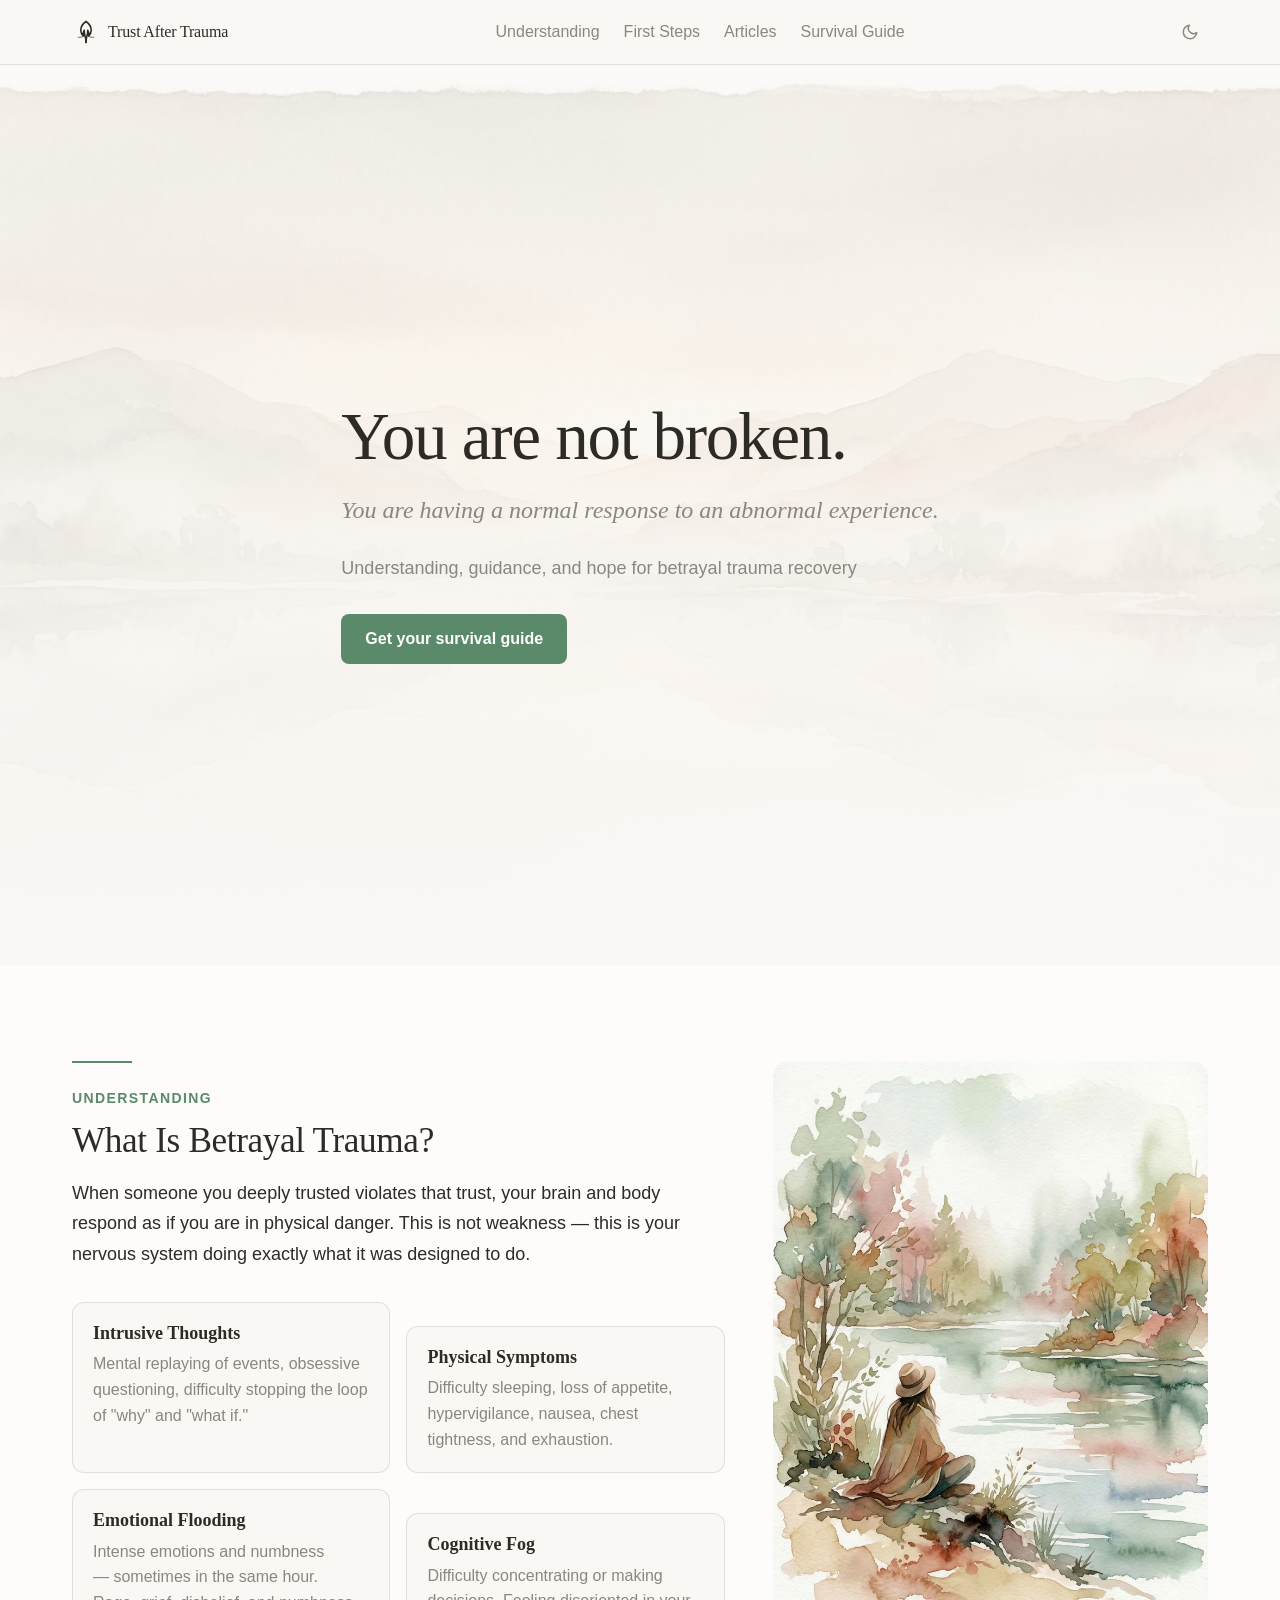
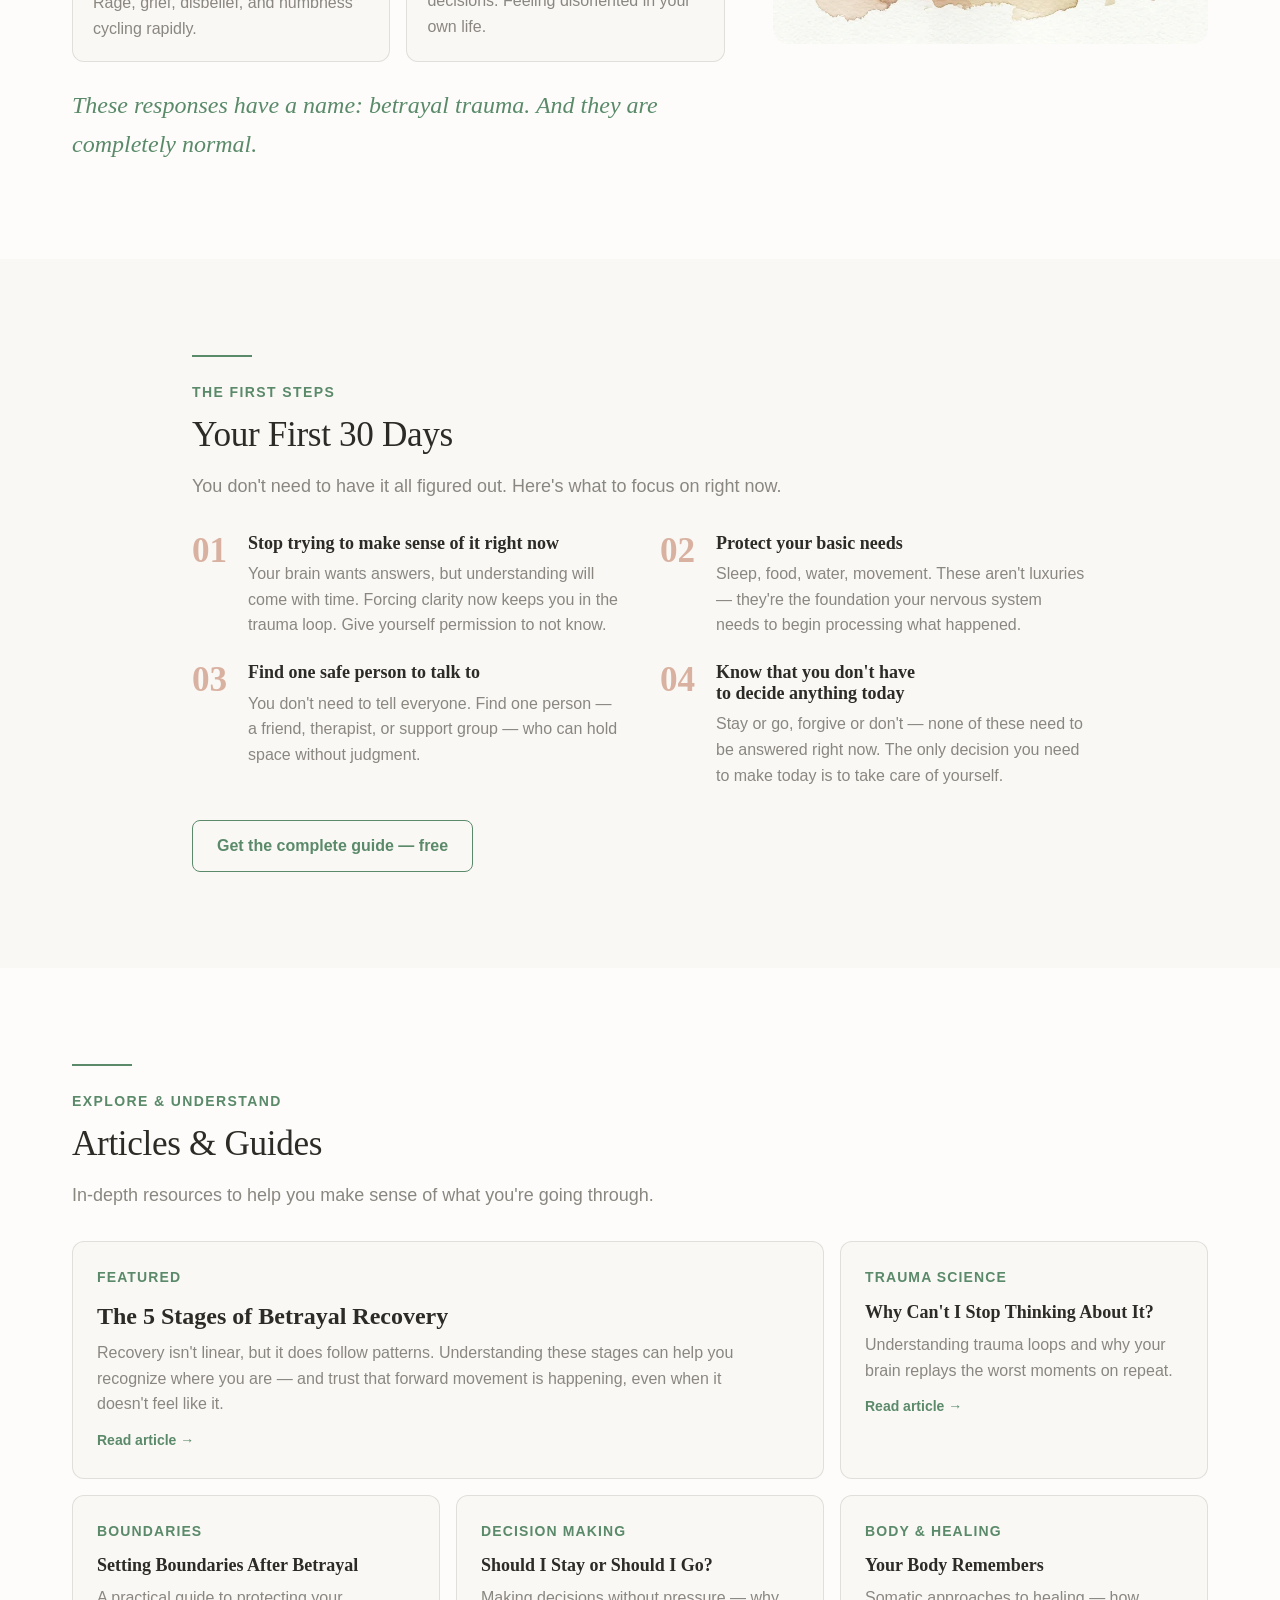
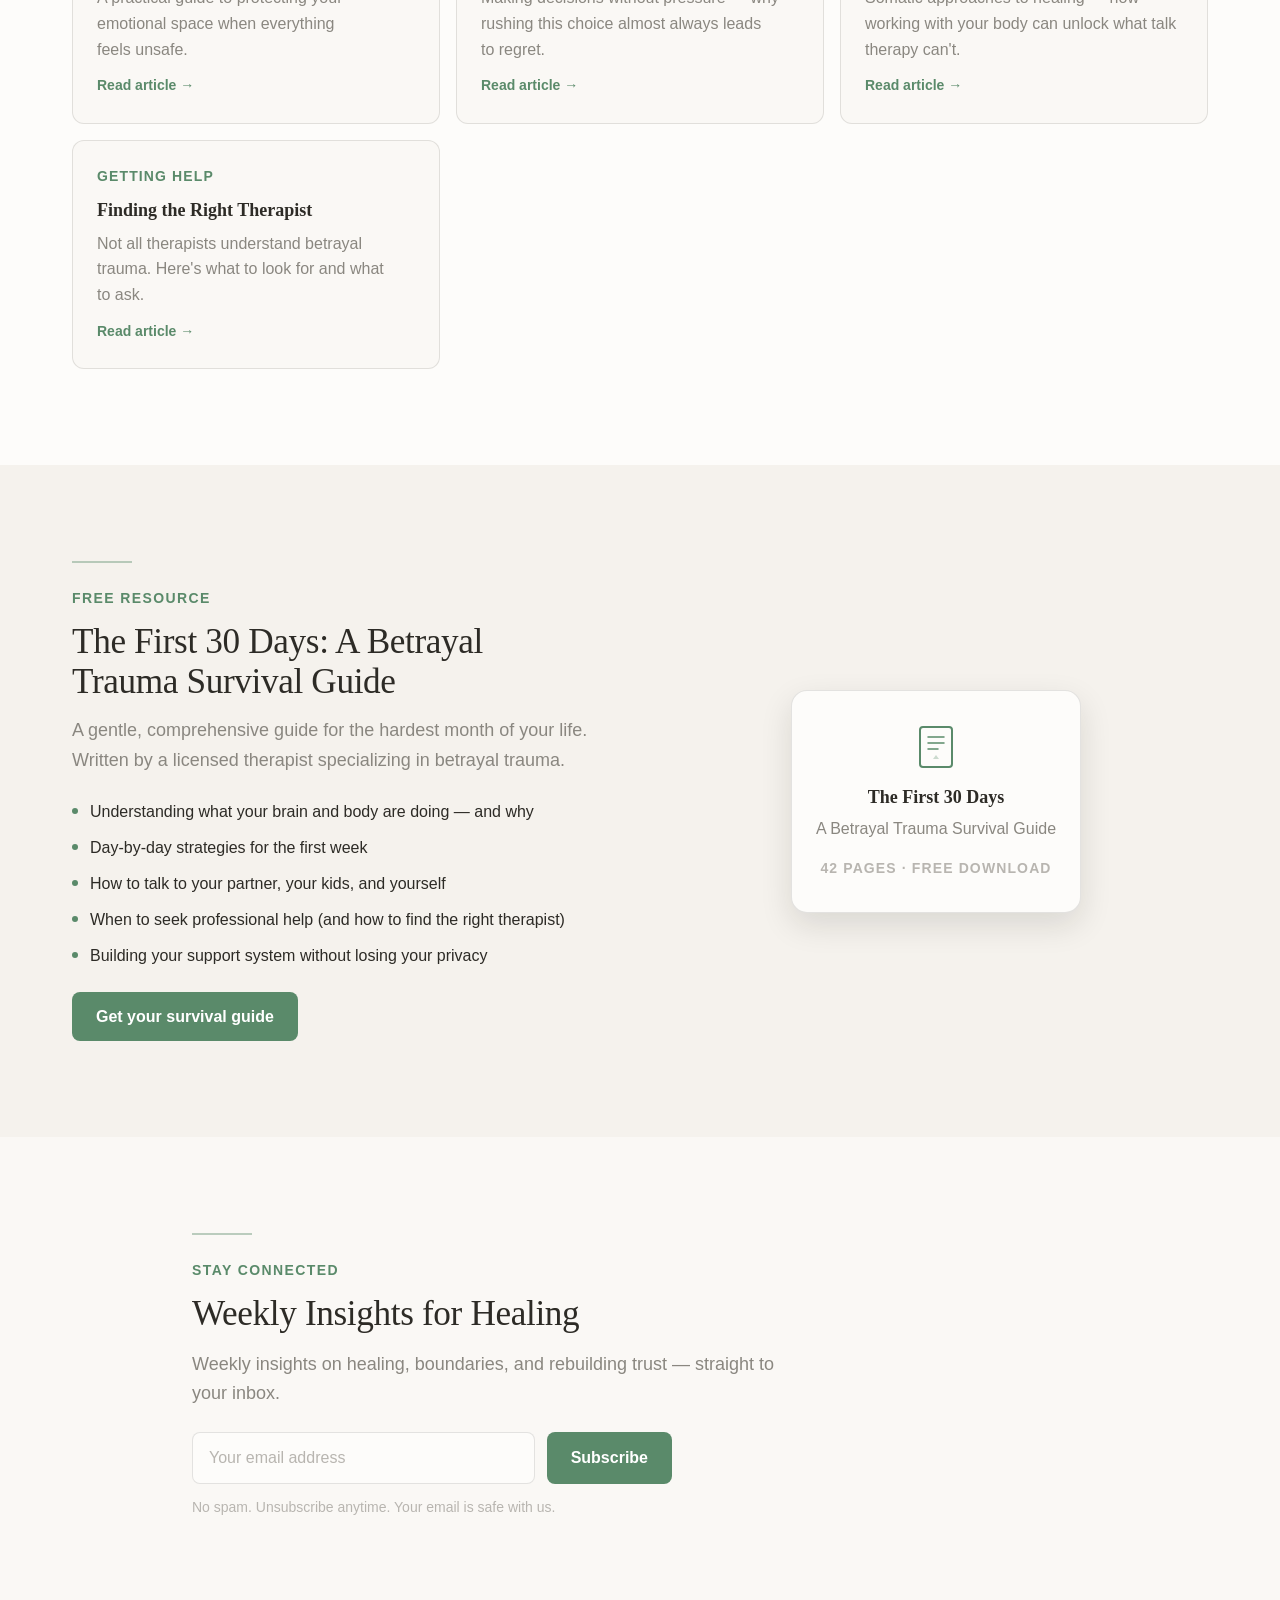
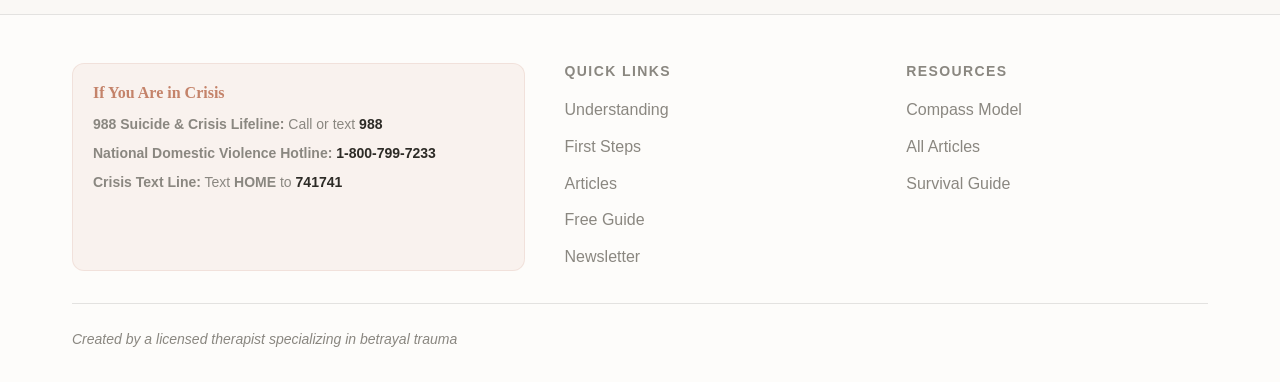
==== commit 424b48e2: "SEO optimization: add sitemap.xml, robots.txt, canonical tags, Twitter cards, schema markup, optimiz" ====
--- a/index.html
+++ b/index.html
@@ -1,23 +1,6 @@
 <!DOCTYPE html>
 <html lang="en">
 <head>
-<!--
-   ______                            __
-  / ____/___  ____ ___  ____  __  __/ /____  _____
- / /   / __ \/ __ `__ \/ __ \/ / / / __/ _ \/ ___/
-/ /___/ /_/ / / / / / / /_/ / /_/ / /_/  __/ /
-\____/\____/_/ /_/ /_/ .___/\__,_/\__/\___/_/
-                    /_/
-        Created with Perplexity Computer
-        https://www.perplexity.ai/computer
--->
-
-<!-- Perplexity Computer Attribution — SEO Meta Tags -->
-<meta name="generator" content="Perplexity Computer">
-<meta name="author" content="Perplexity Computer">
-<meta property="og:see_also" content="https://www.perplexity.ai/computer">
-<link rel="author" href="https://www.perplexity.ai/computer">
-
 <meta charset="UTF-8">
 <meta name="viewport" content="width=device-width, initial-scale=1.0">
 <title>Trust After Trauma — Betrayal Trauma Recovery Resources</title>
@@ -29,6 +12,12 @@
 <meta property="og:description" content="Understanding, guidance, and hope for betrayal trauma recovery. Expert resources created by a licensed therapist specializing in betrayal trauma.">
 <meta property="og:url" content="https://trustaftertrauma.com">
 <meta property="og:site_name" content="Trust After Trauma">
+<meta property="og:image" content="https://trustaftertrauma.com/assets/hero-bg.webp">
+<meta name="twitter:card" content="summary_large_image">
+<meta name="twitter:title" content="Trust After Trauma — Betrayal Trauma Recovery Resources">
+<meta name="twitter:description" content="Understanding, guidance, and hope for betrayal trauma recovery. Expert resources created by a licensed therapist specializing in betrayal trauma.">
+<meta name="twitter:image" content="https://trustaftertrauma.com/assets/hero-bg.webp">
+<link rel="canonical" href="https://trustaftertrauma.com/">
 
 <!-- Fonts -->
 <link href="https://api.fontshare.com/v2/css?f[]=zodiak@400,500,600,700&f[]=satoshi@300,400,500,700&display=swap" rel="stylesheet">
@@ -44,15 +33,68 @@
 <script type="application/ld+json">
 {
   "@context": "https://schema.org",
-  "@type": "WebSite",
-  "name": "Trust After Trauma",
-  "url": "https://trustaftertrauma.com",
-  "description": "Understanding, guidance, and hope for betrayal trauma recovery.",
-  "creator": {
-    "@type": "SoftwareApplication",
-    "name": "Perplexity Computer",
-    "url": "https://www.perplexity.ai/computer"
-  }
+  "@graph": [
+    {
+      "@type": "Organization",
+      "name": "Trust After Trauma",
+      "url": "https://trustaftertrauma.com",
+      "description": "Understanding, guidance, and hope for betrayal trauma recovery.",
+      "logo": "https://trustaftertrauma.com/assets/hero-bg.webp"
+    },
+    {
+      "@type": "WebSite",
+      "name": "Trust After Trauma",
+      "url": "https://trustaftertrauma.com",
+      "description": "Betrayal Trauma Recovery Resources",
+      "potentialAction": {
+        "@type": "SearchAction",
+        "target": "https://trustaftertrauma.com/?s={search_term_string}",
+        "query-input": "required name=search_term_string"
+      }
+    },
+    {
+      "@type": "Article",
+      "headline": "Trust After Trauma — Betrayal Trauma Recovery Resources",
+      "description": "Understanding, guidance, and hope for betrayal trauma recovery. Expert resources created by a licensed therapist specializing in betrayal trauma.",
+      "url": "https://trustaftertrauma.com",
+      "image": "https://trustaftertrauma.com/assets/hero-bg.webp",
+      "publisher": {
+        "@type": "Organization",
+        "name": "Trust After Trauma"
+      }
+    },
+    {
+      "@type": "Product",
+      "name": "Betrayal Trauma Recovery Resources",
+      "description": "Expert guidance and resources for betrayal trauma recovery created by a licensed therapist.",
+      "url": "https://trustaftertrauma.com",
+      "brand": {
+        "@type": "Organization",
+        "name": "Trust After Trauma"
+      }
+    },
+    {
+      "@type": "FAQPage",
+      "mainEntity": [
+        {
+          "@type": "Question",
+          "name": "What is betrayal trauma?",
+          "acceptedAnswer": {
+            "@type": "Answer",
+            "text": "Betrayal trauma occurs when someone you depend on for survival or security violates your trust in a critical way."
+          }
+        },
+        {
+          "@type": "Question",
+          "name": "How long does betrayal trauma recovery take?",
+          "acceptedAnswer": {
+            "@type": "Answer",
+            "text": "Recovery is a personal journey that varies for each individual. With proper support and resources, healing is possible."
+          }
+        }
+      ]
+    }
+  ]
 }
 </script>
 </head>
@@ -118,7 +160,7 @@
   <!-- HERO -->
   <section class="hero" aria-label="Introduction">
     <div class="hero__bg">
-      <img src="./assets/hero-bg.webp" alt="" width="1920" height="1080" loading="eager">
+      <img src="./assets/hero-bg.webp" alt="Serene nature scene representing hope and healing after betrayal trauma" width="1920" height="1080" loading="eager">
     </div>
     <div class="hero__overlay"></div>
     <div class="container hero__content">
@@ -367,9 +409,6 @@
     <!-- Footer Bottom -->
     <div class="footer__bottom">
       <p class="footer__credential">Created by a licensed therapist specializing in betrayal trauma</p>
-      <p class="footer__attribution">
-        <a href="https://www.perplexity.ai/computer" target="_blank" rel="noopener noreferrer">Created with Perplexity Computer</a>
-      </p>
     </div>
   </div>
 </footer>
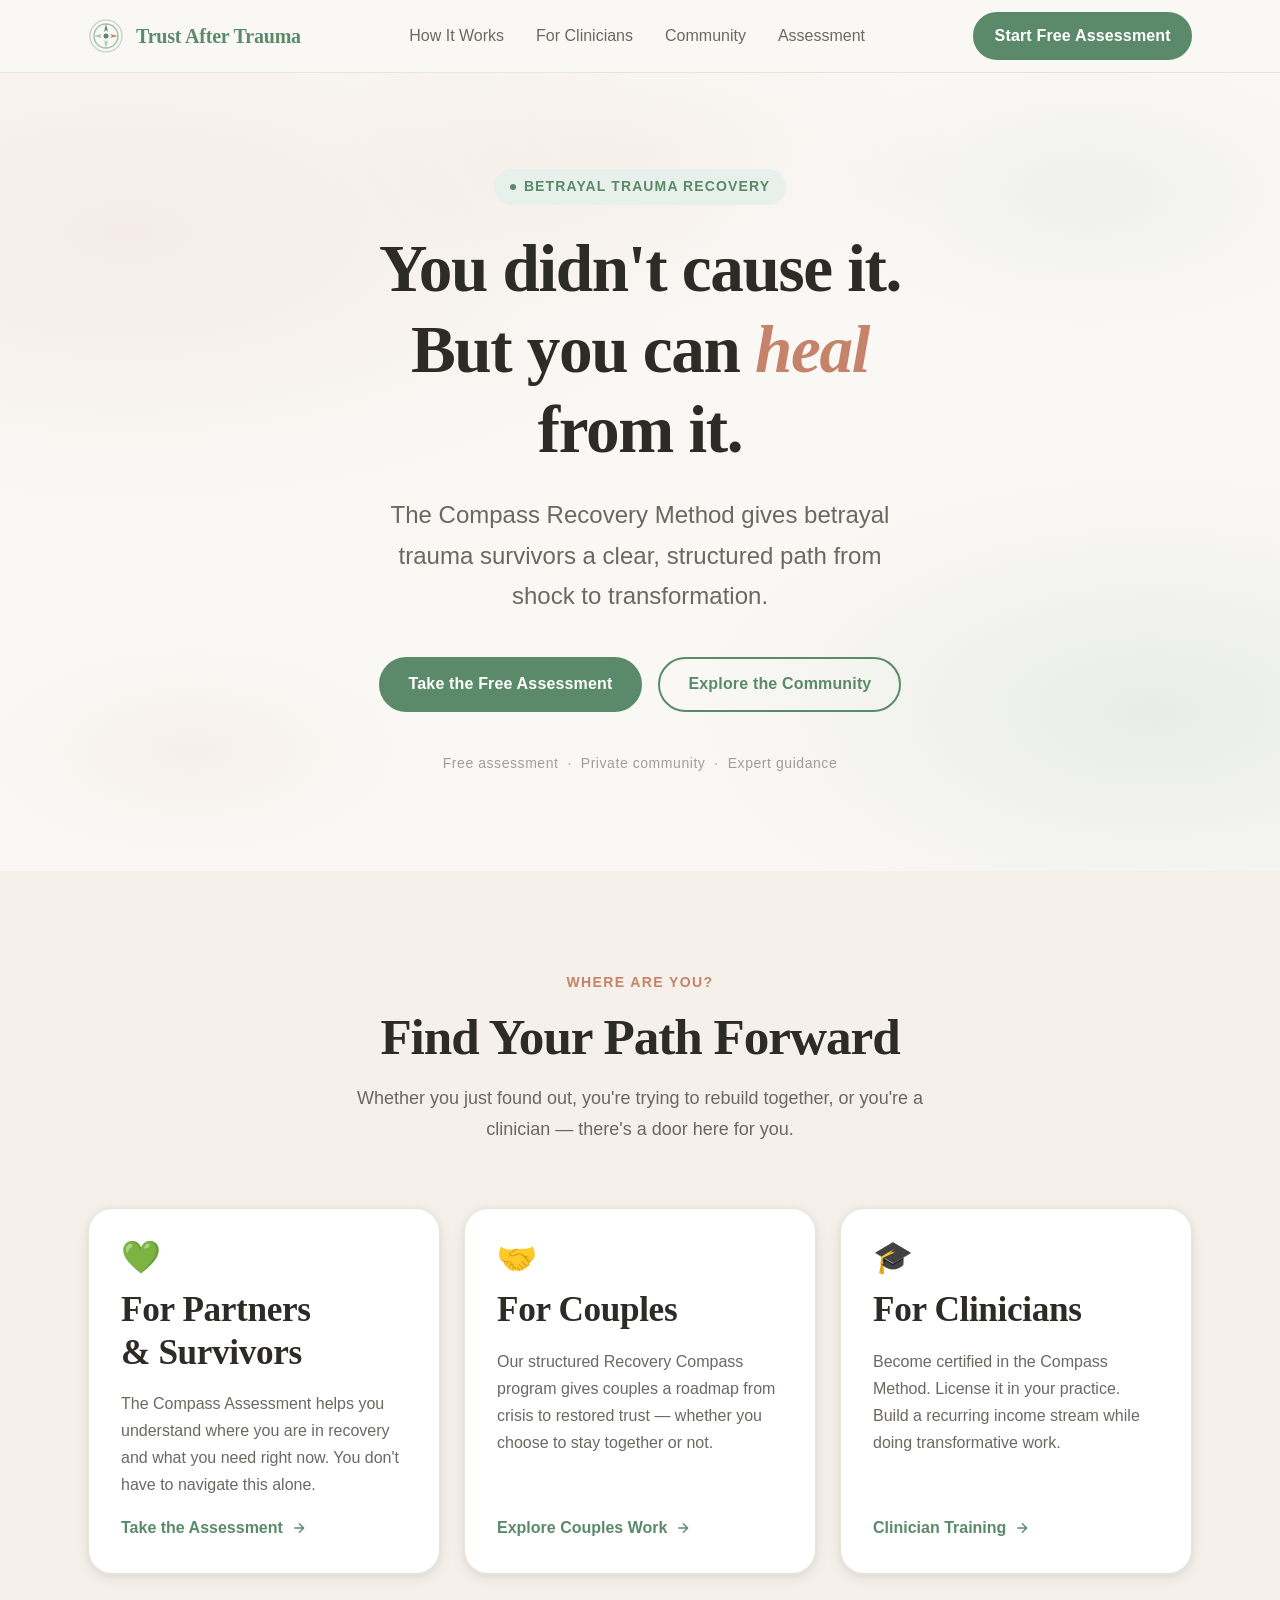
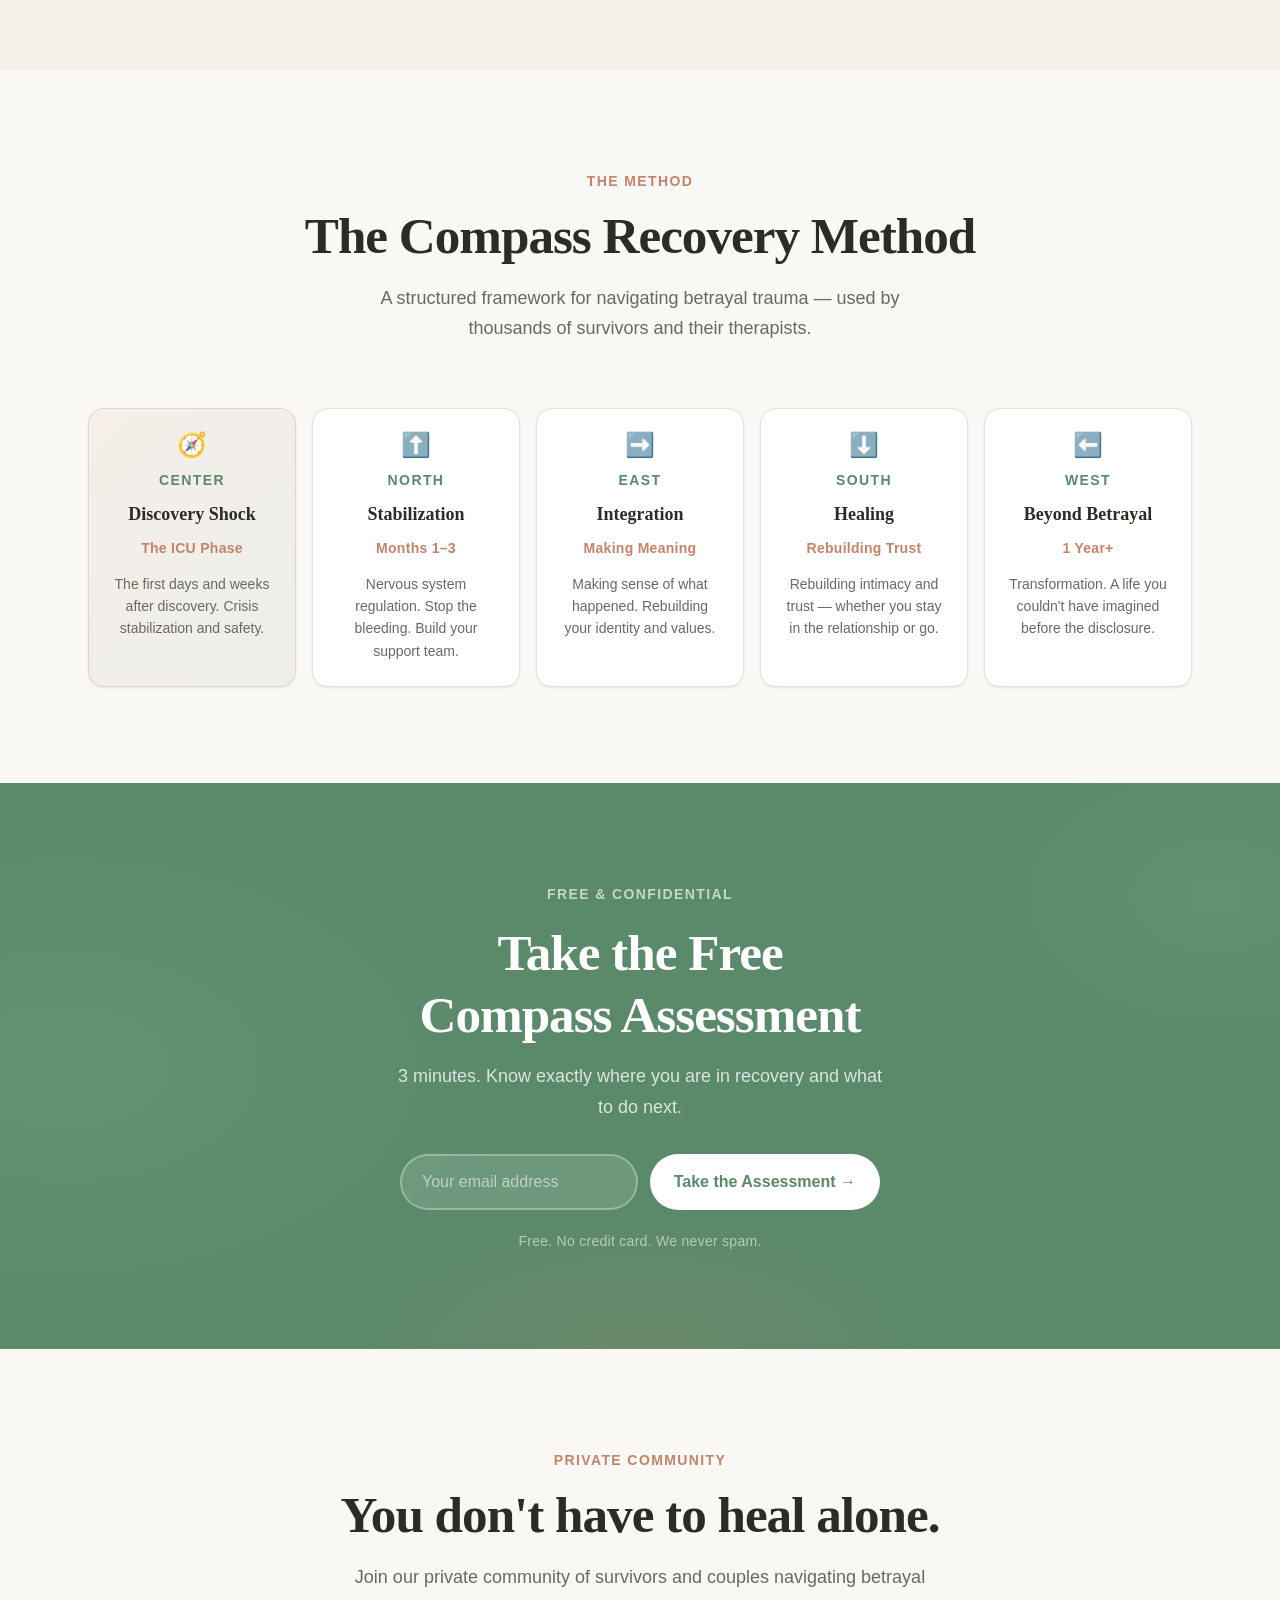
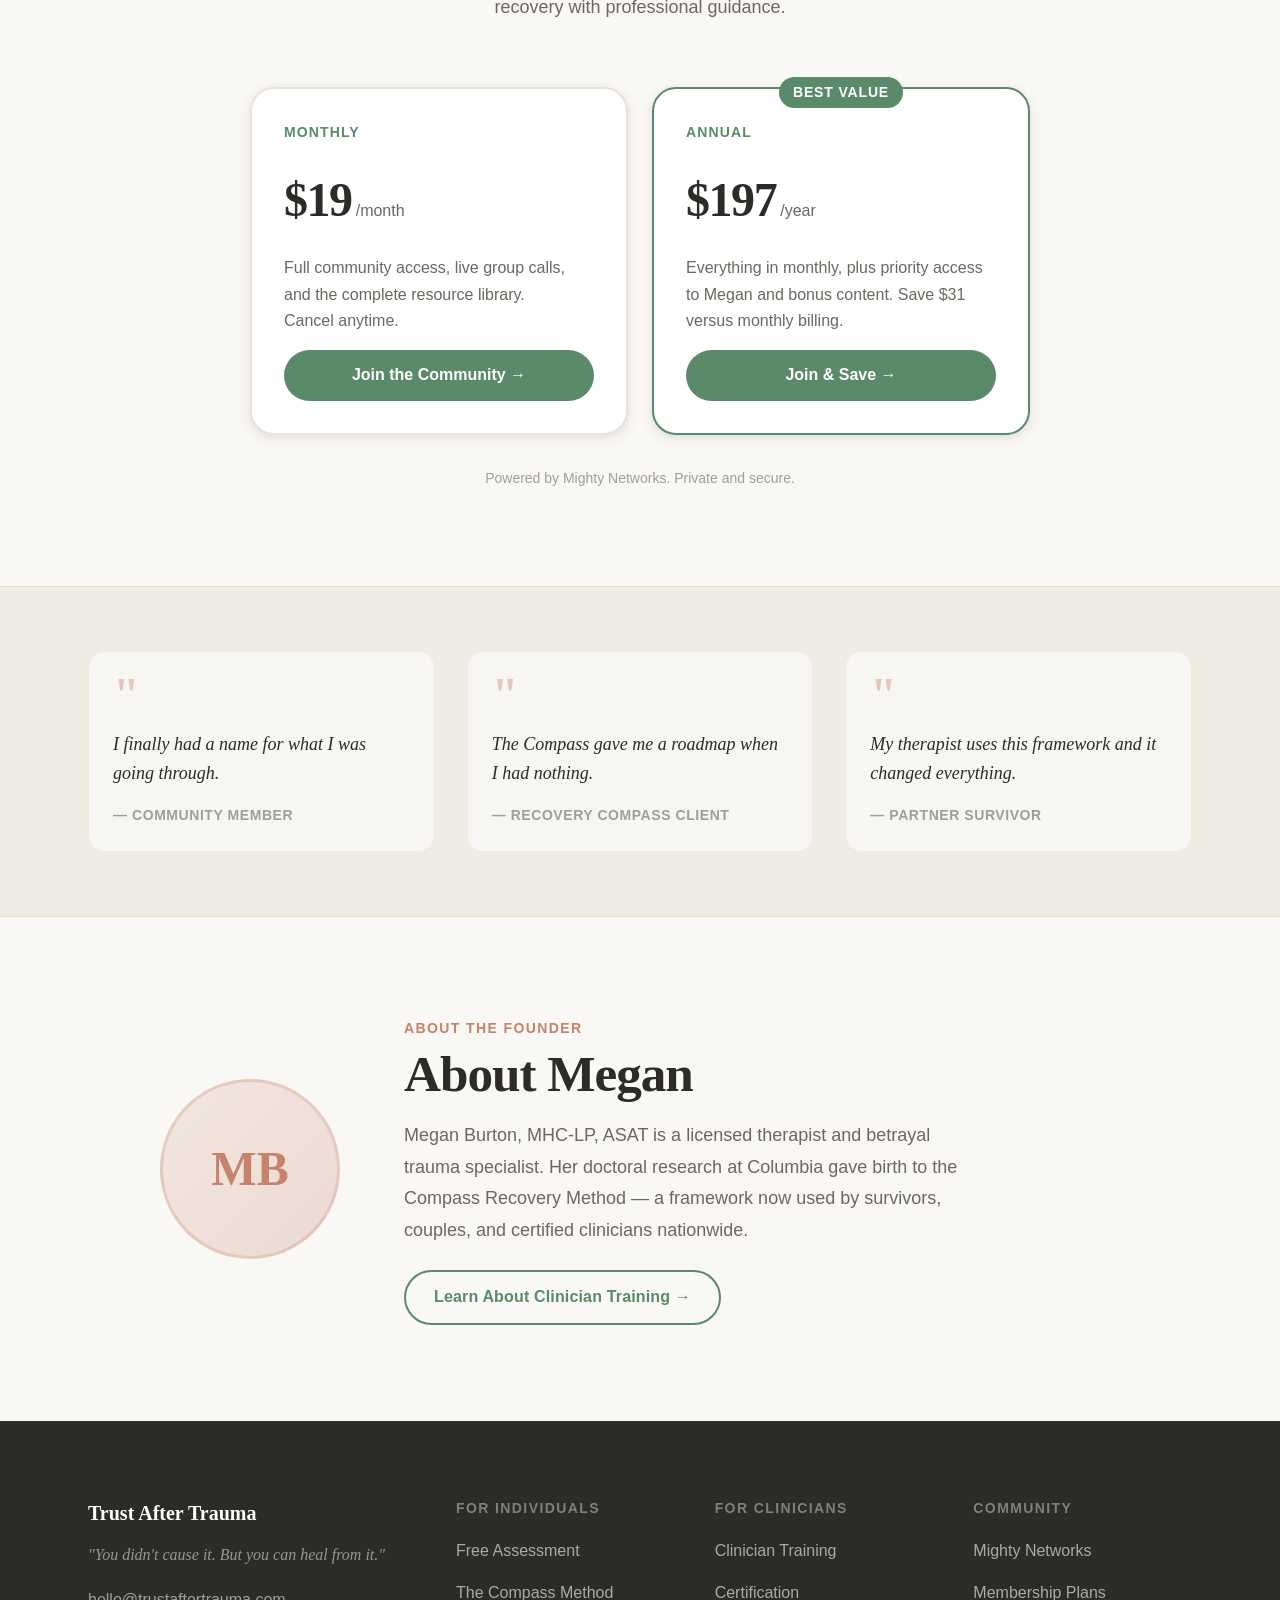
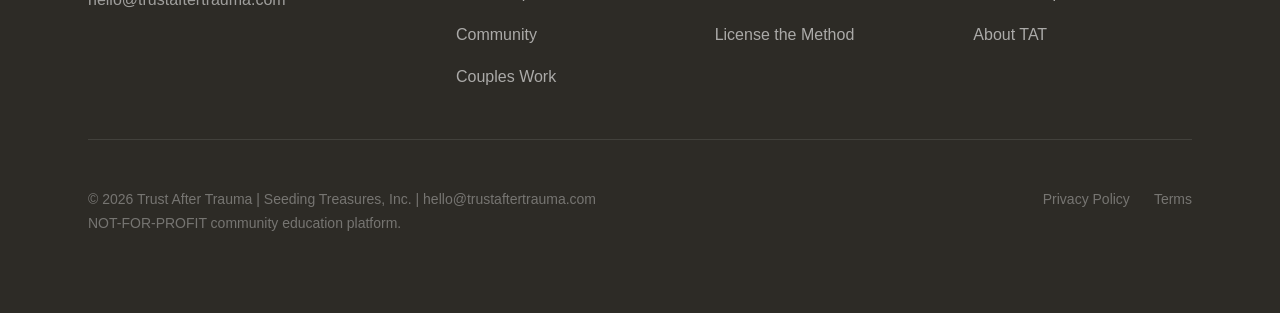
==== commit 90593c51: "feat: improved homepage + clinician portal Homepage (index.html): - New three-audience row: Partners" ====
--- a/index.html
+++ b/index.html
@@ -1,418 +1,1560 @@
 <!DOCTYPE html>
-<html lang="en">
+<html lang="en" data-theme="light">
 <head>
-<meta charset="UTF-8">
-<meta name="viewport" content="width=device-width, initial-scale=1.0">
-<title>Trust After Trauma — Betrayal Trauma Recovery Resources</title>
-<meta name="description" content="Understanding, guidance, and hope for betrayal trauma recovery. Expert resources created by a licensed therapist specializing in betrayal trauma.">
-
-<!-- Open Graph -->
-<meta property="og:type" content="website">
-<meta property="og:title" content="Trust After Trauma — Betrayal Trauma Recovery Resources">
-<meta property="og:description" content="Understanding, guidance, and hope for betrayal trauma recovery. Expert resources created by a licensed therapist specializing in betrayal trauma.">
-<meta property="og:url" content="https://trustaftertrauma.com">
-<meta property="og:site_name" content="Trust After Trauma">
-<meta property="og:image" content="https://trustaftertrauma.com/assets/hero-bg.webp">
-<meta name="twitter:card" content="summary_large_image">
-<meta name="twitter:title" content="Trust After Trauma — Betrayal Trauma Recovery Resources">
-<meta name="twitter:description" content="Understanding, guidance, and hope for betrayal trauma recovery. Expert resources created by a licensed therapist specializing in betrayal trauma.">
-<meta name="twitter:image" content="https://trustaftertrauma.com/assets/hero-bg.webp">
-<link rel="canonical" href="https://trustaftertrauma.com/">
-
-<!-- Fonts -->
-<link href="https://api.fontshare.com/v2/css?f[]=zodiak@400,500,600,700&f[]=satoshi@300,400,500,700&display=swap" rel="stylesheet">
-
-<!-- Favicon -->
-<link rel="icon" type="image/svg+xml" href="./assets/favicon.svg">
-
-<!-- Styles -->
-<link rel="stylesheet" href="./base.css">
-<link rel="stylesheet" href="./style.css">
-
-<!-- JSON-LD Structured Data -->
-<script type="application/ld+json">
-{
-  "@context": "https://schema.org",
-  "@graph": [
-    {
-      "@type": "Organization",
-      "name": "Trust After Trauma",
-      "url": "https://trustaftertrauma.com",
-      "description": "Understanding, guidance, and hope for betrayal trauma recovery.",
-      "logo": "https://trustaftertrauma.com/assets/hero-bg.webp"
-    },
-    {
-      "@type": "WebSite",
-      "name": "Trust After Trauma",
-      "url": "https://trustaftertrauma.com",
-      "description": "Betrayal Trauma Recovery Resources",
-      "potentialAction": {
-        "@type": "SearchAction",
-        "target": "https://trustaftertrauma.com/?s={search_term_string}",
-        "query-input": "required name=search_term_string"
+  <meta charset="UTF-8" />
+  <meta name="viewport" content="width=device-width, initial-scale=1.0" />
+  <title>Trust After Trauma — Betrayal Trauma Recovery</title>
+  <meta name="description" content="The Compass Recovery Method gives betrayal trauma survivors a clear, structured path from shock to transformation. Free assessment. Private community. Expert guidance." />
+  <meta property="og:title" content="Trust After Trauma" />
+  <meta property="og:description" content="You didn't cause it. But you can heal from it. Take the free Compass Assessment and find your place in recovery." />
+  <meta property="og:type" content="website" />
+  <meta property="og:url" content="https://trustaftertrauma.com" />
+
+  <!-- Fonts -->
+  <link rel="preconnect" href="https://api.fontshare.com" crossorigin />
+  <link href="https://api.fontshare.com/v2/css?f[]=zodiak@700,400&display=swap" rel="stylesheet" />
+  <link href="https://api.fontshare.com/v2/css?f[]=satoshi@400,500,700&display=swap" rel="stylesheet" />
+
+  <style>
+    /* ─── Design Tokens ─── */
+    :root {
+      /* Brand colors */
+      --color-primary: #5A8A6A;
+      --color-primary-hover: #4a7559;
+      --color-primary-active: #3b5f47;
+      --color-primary-light: #e8f0eb;
+      --color-accent: #C4836A;
+      --color-accent-hover: #b07358;
+      --color-accent-light: #f5e8e3;
+
+      /* Surfaces */
+      --color-bg: #FAF8F5;
+      --color-surface: #FFFFFF;
+      --color-surface-warm: #F5F0EA;
+      --color-testimonial-bg: #F0EBE3;
+      --color-border: #DDD8CE;
+      --color-divider: #E8E3DB;
+
+      /* Text */
+      --color-text: #2D2B26;
+      --color-text-muted: #6B6860;
+      --color-text-faint: #A09E99;
+      --color-text-inverse: #FFFFFF;
+
+      /* Fonts */
+      --font-display: 'Zodiak', Georgia, 'Times New Roman', serif;
+      --font-body: 'Satoshi', -apple-system, BlinkMacSystemFont, 'Segoe UI', sans-serif;
+
+      /* Type scale (fluid) */
+      --text-xs:   clamp(0.75rem,  0.7rem  + 0.25vw, 0.875rem);
+      --text-sm:   clamp(0.875rem, 0.8rem  + 0.35vw, 1rem);
+      --text-base: clamp(1rem,     0.95rem + 0.25vw, 1.125rem);
+      --text-lg:   clamp(1.125rem, 1rem    + 0.75vw, 1.5rem);
+      --text-xl:   clamp(1.5rem,   1.2rem  + 1.25vw, 2.25rem);
+      --text-2xl:  clamp(2rem,     1.2rem  + 2.5vw,  3.5rem);
+      --text-3xl:  clamp(2.5rem,   1rem    + 4vw,    5rem);
+
+      /* Spacing */
+      --space-1:  0.25rem;
+      --space-2:  0.5rem;
+      --space-3:  0.75rem;
+      --space-4:  1rem;
+      --space-5:  1.25rem;
+      --space-6:  1.5rem;
+      --space-8:  2rem;
+      --space-10: 2.5rem;
+      --space-12: 3rem;
+      --space-16: 4rem;
+      --space-20: 5rem;
+      --space-24: 6rem;
+
+      /* Radius */
+      --radius-sm: 0.375rem;
+      --radius-md: 0.625rem;
+      --radius-lg: 1rem;
+      --radius-xl: 1.5rem;
+      --radius-full: 9999px;
+
+      /* Shadows */
+      --shadow-sm: 0 1px 3px rgba(45, 43, 38, 0.06), 0 1px 2px rgba(45, 43, 38, 0.04);
+      --shadow-md: 0 4px 16px rgba(45, 43, 38, 0.08), 0 2px 6px rgba(45, 43, 38, 0.05);
+      --shadow-lg: 0 12px 40px rgba(45, 43, 38, 0.12), 0 4px 12px rgba(45, 43, 38, 0.07);
+
+      /* Transitions */
+      --transition: 200ms cubic-bezier(0.16, 1, 0.3, 1);
+
+      /* Layout */
+      --content-narrow: 640px;
+      --content-default: 960px;
+      --content-wide: 1200px;
+      --nav-height: 72px;
+    }
+
+    /* ─── Reset ─── */
+    *, *::before, *::after {
+      box-sizing: border-box;
+      margin: 0;
+      padding: 0;
+    }
+
+    html {
+      -webkit-font-smoothing: antialiased;
+      -moz-osx-font-smoothing: grayscale;
+      text-rendering: optimizeLegibility;
+      scroll-behavior: smooth;
+      scroll-padding-top: var(--nav-height);
+    }
+
+    body {
+      min-height: 100dvh;
+      font-family: var(--font-body);
+      font-size: var(--text-base);
+      color: var(--color-text);
+      background-color: var(--color-bg);
+      line-height: 1.65;
+    }
+
+    img, svg { display: block; max-width: 100%; height: auto; }
+    ul[role="list"], ol[role="list"] { list-style: none; }
+    input, button, textarea, select { font: inherit; color: inherit; }
+    h1, h2, h3, h4, h5, h6 { text-wrap: balance; line-height: 1.2; }
+    p, li { text-wrap: pretty; }
+    button { cursor: pointer; background: none; border: none; }
+    a { color: inherit; text-decoration: none; }
+
+    ::selection {
+      background: rgba(90, 138, 106, 0.2);
+      color: var(--color-text);
+    }
+
+    :focus-visible {
+      outline: 2px solid var(--color-primary);
+      outline-offset: 3px;
+      border-radius: var(--radius-sm);
+    }
+
+    @media (prefers-reduced-motion: reduce) {
+      *, *::before, *::after {
+        animation-duration: 0.01ms !important;
+        transition-duration: 0.01ms !important;
+        scroll-behavior: auto !important;
       }
-    },
-    {
-      "@type": "Article",
-      "headline": "Trust After Trauma — Betrayal Trauma Recovery Resources",
-      "description": "Understanding, guidance, and hope for betrayal trauma recovery. Expert resources created by a licensed therapist specializing in betrayal trauma.",
-      "url": "https://trustaftertrauma.com",
-      "image": "https://trustaftertrauma.com/assets/hero-bg.webp",
-      "publisher": {
-        "@type": "Organization",
-        "name": "Trust After Trauma"
+    }
+
+    /* ─── Utility Classes ─── */
+    .container {
+      width: 100%;
+      max-width: var(--content-wide);
+      margin-inline: auto;
+      padding-inline: clamp(var(--space-5), 5vw, var(--space-12));
+    }
+
+    .container--narrow {
+      max-width: var(--content-narrow);
+    }
+
+    .container--default {
+      max-width: var(--content-default);
+    }
+
+    .sr-only {
+      position: absolute; width: 1px; height: 1px; padding: 0;
+      margin: -1px; overflow: hidden; clip: rect(0,0,0,0);
+      white-space: nowrap; border-width: 0;
+    }
+
+    /* ─── Buttons ─── */
+    .btn {
+      display: inline-flex;
+      align-items: center;
+      gap: var(--space-2);
+      padding: 0.75rem 1.75rem;
+      font-size: var(--text-sm);
+      font-weight: 600;
+      letter-spacing: 0.01em;
+      border-radius: var(--radius-full);
+      transition: background var(--transition), color var(--transition),
+                  border-color var(--transition), box-shadow var(--transition),
+                  transform var(--transition);
+      white-space: nowrap;
+    }
+
+    .btn:hover { transform: translateY(-1px); }
+    .btn:active { transform: translateY(0); }
+
+    .btn-primary {
+      background: var(--color-primary);
+      color: var(--color-text-inverse);
+      border: 2px solid var(--color-primary);
+    }
+
+    .btn-primary:hover {
+      background: var(--color-primary-hover);
+      border-color: var(--color-primary-hover);
+      box-shadow: 0 4px 16px rgba(90, 138, 106, 0.35);
+    }
+
+    .btn-outline {
+      background: transparent;
+      color: var(--color-primary);
+      border: 2px solid var(--color-primary);
+    }
+
+    .btn-outline:hover {
+      background: var(--color-primary-light);
+    }
+
+    .btn-outline-white {
+      background: transparent;
+      color: var(--color-text-inverse);
+      border: 2px solid rgba(255,255,255,0.6);
+    }
+
+    .btn-outline-white:hover {
+      background: rgba(255,255,255,0.15);
+      border-color: white;
+    }
+
+    /* ─── Navigation ─── */
+    .nav {
+      position: sticky;
+      top: 0;
+      z-index: 100;
+      background: rgba(250, 248, 245, 0.92);
+      backdrop-filter: blur(16px);
+      -webkit-backdrop-filter: blur(16px);
+      border-bottom: 1px solid var(--color-divider);
+      transition: box-shadow var(--transition);
+    }
+
+    .nav--scrolled {
+      box-shadow: var(--shadow-sm);
+    }
+
+    .nav__inner {
+      display: flex;
+      align-items: center;
+      justify-content: space-between;
+      height: var(--nav-height);
+    }
+
+    /* Logo */
+    .nav__logo {
+      display: flex;
+      align-items: center;
+      gap: var(--space-3);
+      text-decoration: none;
+    }
+
+    .nav__logo-mark {
+      flex-shrink: 0;
+    }
+
+    .nav__logo-text {
+      font-family: var(--font-display);
+      font-size: 1.25rem;
+      font-weight: 700;
+      color: var(--color-primary);
+      letter-spacing: -0.01em;
+      line-height: 1;
+    }
+
+    /* Nav links */
+    .nav__links {
+      display: flex;
+      align-items: center;
+      gap: var(--space-8);
+      list-style: none;
+    }
+
+    .nav__links a {
+      font-size: var(--text-sm);
+      font-weight: 500;
+      color: var(--color-text-muted);
+      transition: color var(--transition);
+    }
+
+    .nav__links a:hover { color: var(--color-primary); }
+
+    /* Nav actions */
+    .nav__actions {
+      display: flex;
+      align-items: center;
+      gap: var(--space-4);
+    }
+
+    .nav__cta {
+      padding: 0.55rem 1.2rem;
+      font-size: var(--text-sm);
+    }
+
+    /* Hamburger (mobile) */
+    .nav__hamburger {
+      display: none;
+      flex-direction: column;
+      gap: 5px;
+      width: 24px;
+      cursor: pointer;
+      background: none;
+      border: none;
+      padding: var(--space-2);
+    }
+
+    .nav__hamburger span {
+      display: block;
+      height: 2px;
+      background: var(--color-text);
+      border-radius: 2px;
+      transition: transform var(--transition), opacity var(--transition);
+    }
+
+    /* Mobile menu */
+    .nav__mobile {
+      display: none;
+      flex-direction: column;
+      gap: var(--space-1);
+      padding: var(--space-4) 0 var(--space-6);
+      border-top: 1px solid var(--color-divider);
+    }
+
+    .nav__mobile a {
+      font-size: var(--text-base);
+      font-weight: 500;
+      color: var(--color-text-muted);
+      padding: var(--space-3) 0;
+      display: block;
+      transition: color var(--transition);
+    }
+
+    .nav__mobile a:hover { color: var(--color-primary); }
+    .nav__mobile .btn { margin-top: var(--space-4); align-self: flex-start; }
+
+    @media (max-width: 768px) {
+      .nav__links, .nav__actions { display: none; }
+      .nav__hamburger { display: flex; }
+      .nav__mobile.is-open { display: flex; }
+    }
+
+    /* ─── Hero Section ─── */
+    .hero {
+      position: relative;
+      overflow: hidden;
+      padding-block: clamp(var(--space-20), 12vw, var(--space-24));
+      background-color: var(--color-bg);
+    }
+
+    /* Watercolor-like warm gradient texture */
+    .hero::before {
+      content: '';
+      position: absolute;
+      inset: 0;
+      background:
+        radial-gradient(ellipse 80% 60% at 10% 20%, rgba(196, 131, 106, 0.10) 0%, transparent 60%),
+        radial-gradient(ellipse 60% 50% at 90% 80%, rgba(90, 138, 106, 0.10) 0%, transparent 60%),
+        radial-gradient(ellipse 50% 40% at 50% 10%, rgba(196, 131, 106, 0.06) 0%, transparent 50%);
+      pointer-events: none;
+    }
+
+    /* Subtle organic blobs for painterly feel */
+    .hero::after {
+      content: '';
+      position: absolute;
+      inset: 0;
+      background:
+        radial-gradient(ellipse 30% 25% at 85% 15%, rgba(90, 138, 106, 0.07) 0%, transparent 70%),
+        radial-gradient(ellipse 25% 20% at 15% 85%, rgba(196, 131, 106, 0.07) 0%, transparent 70%);
+      pointer-events: none;
+    }
+
+    .hero__inner {
+      position: relative;
+      z-index: 1;
+      text-align: center;
+    }
+
+    .hero__eyebrow {
+      display: inline-flex;
+      align-items: center;
+      gap: var(--space-2);
+      padding: 0.4rem 1rem;
+      background: var(--color-primary-light);
+      color: var(--color-primary);
+      font-size: var(--text-xs);
+      font-weight: 700;
+      letter-spacing: 0.08em;
+      text-transform: uppercase;
+      border-radius: var(--radius-full);
+      margin-bottom: var(--space-6);
+    }
+
+    .hero__eyebrow-dot {
+      width: 6px;
+      height: 6px;
+      background: var(--color-primary);
+      border-radius: 50%;
+    }
+
+    .hero__headline {
+      font-family: var(--font-display);
+      font-size: var(--text-3xl);
+      font-weight: 700;
+      color: var(--color-text);
+      margin-bottom: var(--space-6);
+      max-width: 800px;
+      margin-inline: auto;
+      letter-spacing: -0.02em;
+    }
+
+    .hero__headline em {
+      font-style: italic;
+      color: var(--color-accent);
+    }
+
+    .hero__subhead {
+      font-size: var(--text-lg);
+      color: var(--color-text-muted);
+      max-width: 580px;
+      margin-inline: auto;
+      margin-bottom: var(--space-10);
+      line-height: 1.7;
+    }
+
+    .hero__actions {
+      display: flex;
+      align-items: center;
+      justify-content: center;
+      gap: var(--space-4);
+      flex-wrap: wrap;
+    }
+
+    .hero__trust {
+      margin-top: var(--space-10);
+      font-size: var(--text-xs);
+      color: var(--color-text-faint);
+      letter-spacing: 0.04em;
+    }
+
+    /* ─── Section Styles ─── */
+    .section {
+      padding-block: clamp(var(--space-16), 9vw, var(--space-24));
+    }
+
+    .section--alt {
+      background: var(--color-surface-warm);
+    }
+
+    .section__header {
+      text-align: center;
+      margin-bottom: clamp(var(--space-10), 5vw, var(--space-16));
+    }
+
+    .section__label {
+      display: inline-block;
+      font-size: var(--text-xs);
+      font-weight: 700;
+      letter-spacing: 0.1em;
+      text-transform: uppercase;
+      color: var(--color-accent);
+      margin-bottom: var(--space-3);
+    }
+
+    .section__title {
+      font-family: var(--font-display);
+      font-size: var(--text-2xl);
+      font-weight: 700;
+      color: var(--color-text);
+      margin-bottom: var(--space-4);
+      letter-spacing: -0.02em;
+    }
+
+    .section__subtitle {
+      font-size: var(--text-base);
+      color: var(--color-text-muted);
+      max-width: 600px;
+      margin-inline: auto;
+      line-height: 1.7;
+    }
+
+    /* ─── Audience Cards ─── */
+    .audience-grid {
+      display: grid;
+      grid-template-columns: repeat(3, 1fr);
+      gap: var(--space-6);
+    }
+
+    @media (max-width: 900px) {
+      .audience-grid {
+        grid-template-columns: 1fr;
+        max-width: 480px;
+        margin-inline: auto;
       }
-    },
-    {
-      "@type": "Product",
-      "name": "Betrayal Trauma Recovery Resources",
-      "description": "Expert guidance and resources for betrayal trauma recovery created by a licensed therapist.",
-      "url": "https://trustaftertrauma.com",
-      "brand": {
-        "@type": "Organization",
-        "name": "Trust After Trauma"
+    }
+
+    .audience-card {
+      background: var(--color-surface);
+      border-radius: var(--radius-xl);
+      padding: var(--space-8);
+      box-shadow: var(--shadow-md);
+      border: 1px solid var(--color-divider);
+      display: flex;
+      flex-direction: column;
+      gap: var(--space-4);
+      transition: box-shadow var(--transition), transform var(--transition),
+                  border-color var(--transition);
+      position: relative;
+      overflow: hidden;
+    }
+
+    .audience-card::before {
+      content: '';
+      position: absolute;
+      top: 0;
+      left: 0;
+      right: 0;
+      height: 3px;
+      background: var(--color-accent);
+      opacity: 0;
+      transition: opacity var(--transition);
+    }
+
+    .audience-card:hover {
+      box-shadow: var(--shadow-lg);
+      transform: translateY(-3px);
+      border-color: rgba(196, 131, 106, 0.3);
+    }
+
+    .audience-card:hover::before { opacity: 1; }
+
+    .audience-card__icon {
+      font-size: 2rem;
+      line-height: 1;
+    }
+
+    .audience-card__headline {
+      font-family: var(--font-display);
+      font-size: var(--text-xl);
+      font-weight: 700;
+      color: var(--color-text);
+      letter-spacing: -0.01em;
+    }
+
+    .audience-card__body {
+      font-size: var(--text-sm);
+      color: var(--color-text-muted);
+      line-height: 1.7;
+      flex-grow: 1;
+    }
+
+    .audience-card__cta {
+      font-size: var(--text-sm);
+      font-weight: 600;
+      color: var(--color-primary);
+      display: inline-flex;
+      align-items: center;
+      gap: var(--space-2);
+      transition: color var(--transition), gap var(--transition);
+    }
+
+    .audience-card__cta:hover {
+      color: var(--color-accent);
+      gap: var(--space-3);
+    }
+
+    /* ─── Compass Section ─── */
+    .compass-grid {
+      display: grid;
+      grid-template-columns: repeat(5, 1fr);
+      gap: var(--space-4);
+    }
+
+    @media (max-width: 1024px) {
+      .compass-grid {
+        grid-template-columns: repeat(3, 1fr);
       }
-    },
-    {
-      "@type": "FAQPage",
-      "mainEntity": [
-        {
-          "@type": "Question",
-          "name": "What is betrayal trauma?",
-          "acceptedAnswer": {
-            "@type": "Answer",
-            "text": "Betrayal trauma occurs when someone you depend on for survival or security violates your trust in a critical way."
-          }
-        },
-        {
-          "@type": "Question",
-          "name": "How long does betrayal trauma recovery take?",
-          "acceptedAnswer": {
-            "@type": "Answer",
-            "text": "Recovery is a personal journey that varies for each individual. With proper support and resources, healing is possible."
-          }
-        }
-      ]
-    }
-  ]
-}
-</script>
+    }
+
+    @media (max-width: 600px) {
+      .compass-grid {
+        grid-template-columns: 1fr;
+        max-width: 400px;
+        margin-inline: auto;
+      }
+    }
+
+    .compass-card {
+      background: var(--color-surface);
+      border-radius: var(--radius-lg);
+      padding: var(--space-6) var(--space-5);
+      box-shadow: var(--shadow-sm);
+      border: 1px solid var(--color-divider);
+      text-align: center;
+      display: flex;
+      flex-direction: column;
+      align-items: center;
+      gap: var(--space-3);
+      transition: box-shadow var(--transition), transform var(--transition);
+    }
+
+    .compass-card:hover {
+      box-shadow: var(--shadow-md);
+      transform: translateY(-2px);
+    }
+
+    .compass-card--center {
+      background: linear-gradient(135deg, rgba(196,131,106,0.08), rgba(90,138,106,0.08));
+      border-color: rgba(196,131,106,0.25);
+    }
+
+    .compass-card__direction {
+      font-size: 1.5rem;
+      line-height: 1;
+    }
+
+    .compass-card__label {
+      font-size: var(--text-xs);
+      font-weight: 700;
+      letter-spacing: 0.1em;
+      text-transform: uppercase;
+      color: var(--color-primary);
+    }
+
+    .compass-card__name {
+      font-family: var(--font-display);
+      font-size: var(--text-base);
+      font-weight: 700;
+      color: var(--color-text);
+    }
+
+    .compass-card__phase {
+      font-size: var(--text-xs);
+      color: var(--color-accent);
+      font-weight: 600;
+      letter-spacing: 0.02em;
+    }
+
+    .compass-card__desc {
+      font-size: var(--text-xs);
+      color: var(--color-text-muted);
+      line-height: 1.6;
+    }
+
+    /* ─── Assessment CTA Section ─── */
+    .assessment-section {
+      background: var(--color-primary);
+      position: relative;
+      overflow: hidden;
+    }
+
+    .assessment-section::before {
+      content: '';
+      position: absolute;
+      inset: 0;
+      background:
+        radial-gradient(ellipse 60% 80% at 5% 50%, rgba(255,255,255,0.06) 0%, transparent 60%),
+        radial-gradient(ellipse 40% 60% at 95% 20%, rgba(255,255,255,0.05) 0%, transparent 50%),
+        radial-gradient(ellipse 50% 50% at 50% 100%, rgba(196,131,106,0.15) 0%, transparent 50%);
+      pointer-events: none;
+    }
+
+    .assessment-section__inner {
+      position: relative;
+      z-index: 1;
+      text-align: center;
+    }
+
+    .assessment-section__label {
+      display: inline-block;
+      font-size: var(--text-xs);
+      font-weight: 700;
+      letter-spacing: 0.1em;
+      text-transform: uppercase;
+      color: rgba(255,255,255,0.65);
+      margin-bottom: var(--space-4);
+    }
+
+    .assessment-section__title {
+      font-family: var(--font-display);
+      font-size: var(--text-2xl);
+      font-weight: 700;
+      color: white;
+      margin-bottom: var(--space-4);
+      letter-spacing: -0.02em;
+    }
+
+    .assessment-section__subtitle {
+      font-size: var(--text-base);
+      color: rgba(255,255,255,0.78);
+      margin-bottom: var(--space-8);
+      max-width: 500px;
+      margin-inline: auto;
+      line-height: 1.7;
+    }
+
+    .assessment-form {
+      display: flex;
+      gap: var(--space-3);
+      max-width: 480px;
+      margin-inline: auto;
+      flex-wrap: wrap;
+    }
+
+    .assessment-form__input {
+      flex: 1;
+      min-width: 220px;
+      padding: 0.8rem 1.25rem;
+      border-radius: var(--radius-full);
+      border: 2px solid rgba(255,255,255,0.3);
+      background: rgba(255,255,255,0.12);
+      color: white;
+      font-size: var(--text-sm);
+      transition: border-color var(--transition), background var(--transition);
+    }
+
+    .assessment-form__input::placeholder {
+      color: rgba(255,255,255,0.55);
+    }
+
+    .assessment-form__input:focus {
+      outline: none;
+      border-color: rgba(255,255,255,0.7);
+      background: rgba(255,255,255,0.18);
+    }
+
+    .assessment-form__btn {
+      padding: 0.8rem 1.5rem;
+      background: white;
+      color: var(--color-primary);
+      font-size: var(--text-sm);
+      font-weight: 700;
+      border-radius: var(--radius-full);
+      border: none;
+      cursor: pointer;
+      white-space: nowrap;
+      transition: background var(--transition), box-shadow var(--transition), transform var(--transition);
+    }
+
+    .assessment-form__btn:hover {
+      background: #f0f0f0;
+      box-shadow: 0 4px 16px rgba(0,0,0,0.15);
+      transform: translateY(-1px);
+    }
+
+    .assessment-section__note {
+      margin-top: var(--space-5);
+      font-size: var(--text-xs);
+      color: rgba(255,255,255,0.55);
+      letter-spacing: 0.02em;
+    }
+
+    /* ─── Community Section ─── */
+    .community-grid {
+      display: grid;
+      grid-template-columns: repeat(2, 1fr);
+      gap: var(--space-6);
+      max-width: 780px;
+      margin-inline: auto;
+    }
+
+    @media (max-width: 640px) {
+      .community-grid { grid-template-columns: 1fr; }
+    }
+
+    .pricing-card {
+      background: var(--color-surface);
+      border-radius: var(--radius-xl);
+      padding: var(--space-8);
+      box-shadow: var(--shadow-md);
+      border: 2px solid var(--color-divider);
+      display: flex;
+      flex-direction: column;
+      gap: var(--space-4);
+      transition: box-shadow var(--transition), transform var(--transition), border-color var(--transition);
+      text-decoration: none;
+    }
+
+    .pricing-card:hover {
+      box-shadow: var(--shadow-lg);
+      transform: translateY(-3px);
+      border-color: var(--color-primary);
+    }
+
+    .pricing-card--featured {
+      border-color: var(--color-primary);
+      position: relative;
+    }
+
+    .pricing-card--featured::before {
+      content: 'Best Value';
+      position: absolute;
+      top: -12px;
+      left: 50%;
+      transform: translateX(-50%);
+      background: var(--color-primary);
+      color: white;
+      font-size: var(--text-xs);
+      font-weight: 700;
+      letter-spacing: 0.06em;
+      text-transform: uppercase;
+      padding: 0.25rem 0.875rem;
+      border-radius: var(--radius-full);
+    }
+
+    .pricing-card__period {
+      font-size: var(--text-xs);
+      font-weight: 700;
+      letter-spacing: 0.08em;
+      text-transform: uppercase;
+      color: var(--color-primary);
+    }
+
+    .pricing-card__price {
+      display: flex;
+      align-items: baseline;
+      gap: var(--space-1);
+    }
+
+    .pricing-card__amount {
+      font-family: var(--font-display);
+      font-size: clamp(2.5rem, 5vw, 3rem);
+      font-weight: 700;
+      color: var(--color-text);
+      letter-spacing: -0.03em;
+    }
+
+    .pricing-card__per {
+      font-size: var(--text-sm);
+      color: var(--color-text-muted);
+    }
+
+    .pricing-card__desc {
+      font-size: var(--text-sm);
+      color: var(--color-text-muted);
+      line-height: 1.65;
+    }
+
+    .pricing-card__cta {
+      display: inline-flex;
+      align-items: center;
+      justify-content: center;
+      padding: 0.75rem 1.5rem;
+      background: var(--color-primary);
+      color: white;
+      font-size: var(--text-sm);
+      font-weight: 600;
+      border-radius: var(--radius-full);
+      transition: background var(--transition), box-shadow var(--transition);
+      margin-top: auto;
+    }
+
+    .pricing-card:hover .pricing-card__cta {
+      background: var(--color-primary-hover);
+      box-shadow: 0 4px 14px rgba(90, 138, 106, 0.3);
+    }
+
+    .community__powered {
+      text-align: center;
+      margin-top: var(--space-8);
+      font-size: var(--text-xs);
+      color: var(--color-text-faint);
+    }
+
+    /* ─── Testimonial Bar ─── */
+    .testimonial-bar {
+      background: var(--color-testimonial-bg);
+      padding-block: clamp(var(--space-12), 6vw, var(--space-16));
+      border-top: 1px solid rgba(196, 131, 106, 0.15);
+      border-bottom: 1px solid rgba(196, 131, 106, 0.15);
+    }
+
+    .testimonial-grid {
+      display: grid;
+      grid-template-columns: repeat(3, 1fr);
+      gap: var(--space-8);
+    }
+
+    @media (max-width: 768px) {
+      .testimonial-grid {
+        grid-template-columns: 1fr;
+        max-width: 480px;
+        margin-inline: auto;
+      }
+    }
+
+    .testimonial {
+      display: flex;
+      flex-direction: column;
+      gap: var(--space-4);
+      padding: var(--space-6);
+      background: rgba(255,255,255,0.55);
+      border-radius: var(--radius-lg);
+      border: 1px solid rgba(196,131,106,0.12);
+      transition: box-shadow var(--transition);
+    }
+
+    .testimonial:hover {
+      box-shadow: var(--shadow-sm);
+    }
+
+    .testimonial__quote-mark {
+      font-family: var(--font-display);
+      font-size: 3rem;
+      line-height: 0.8;
+      color: var(--color-accent);
+      opacity: 0.4;
+      font-weight: 700;
+    }
+
+    .testimonial__text {
+      font-family: var(--font-display);
+      font-size: var(--text-base);
+      font-style: italic;
+      color: var(--color-text);
+      line-height: 1.6;
+    }
+
+    .testimonial__attribution {
+      font-size: var(--text-xs);
+      font-weight: 600;
+      color: var(--color-text-faint);
+      letter-spacing: 0.04em;
+      text-transform: uppercase;
+    }
+
+    /* ─── Founder Block ─── */
+    .founder {
+      background: var(--color-bg);
+    }
+
+    .founder__inner {
+      display: grid;
+      grid-template-columns: auto 1fr;
+      gap: clamp(var(--space-8), 5vw, var(--space-16));
+      align-items: center;
+      max-width: var(--content-default);
+      margin-inline: auto;
+    }
+
+    @media (max-width: 640px) {
+      .founder__inner {
+        grid-template-columns: 1fr;
+        text-align: center;
+      }
+
+      .founder__photo {
+        margin-inline: auto;
+      }
+    }
+
+    .founder__photo {
+      width: 180px;
+      height: 180px;
+      border-radius: 50%;
+      background: linear-gradient(135deg, rgba(196,131,106,0.15), rgba(196,131,106,0.25));
+      border: 3px solid rgba(196, 131, 106, 0.25);
+      display: flex;
+      align-items: center;
+      justify-content: center;
+      flex-shrink: 0;
+      position: relative;
+      overflow: hidden;
+    }
+
+    /* Watercolor ring effect */
+    .founder__photo::before {
+      content: '';
+      position: absolute;
+      inset: -4px;
+      border-radius: 50%;
+      background: conic-gradient(
+        rgba(196,131,106,0.2) 0deg,
+        rgba(90,138,106,0.2) 120deg,
+        rgba(196,131,106,0.15) 240deg,
+        rgba(196,131,106,0.2) 360deg
+      );
+      z-index: -1;
+    }
+
+    .founder__initials {
+      font-family: var(--font-display);
+      font-size: 3rem;
+      font-weight: 700;
+      color: var(--color-accent);
+    }
+
+    .founder__label {
+      font-size: var(--text-xs);
+      font-weight: 700;
+      letter-spacing: 0.1em;
+      text-transform: uppercase;
+      color: var(--color-accent);
+      margin-bottom: var(--space-3);
+    }
+
+    .founder__name {
+      font-family: var(--font-display);
+      font-size: var(--text-2xl);
+      font-weight: 700;
+      color: var(--color-text);
+      letter-spacing: -0.02em;
+      margin-bottom: var(--space-4);
+    }
+
+    .founder__bio {
+      font-size: var(--text-base);
+      color: var(--color-text-muted);
+      line-height: 1.75;
+      max-width: 58ch;
+      margin-bottom: var(--space-6);
+    }
+
+    /* ─── Footer ─── */
+    .footer {
+      background: var(--color-text);
+      color: rgba(255,255,255,0.75);
+      padding-block: clamp(var(--space-12), 6vw, var(--space-20));
+    }
+
+    .footer__top {
+      display: grid;
+      grid-template-columns: 1.5fr repeat(3, 1fr);
+      gap: var(--space-10);
+      margin-bottom: var(--space-12);
+      padding-bottom: var(--space-12);
+      border-bottom: 1px solid rgba(255,255,255,0.1);
+    }
+
+    @media (max-width: 900px) {
+      .footer__top {
+        grid-template-columns: 1fr 1fr;
+      }
+    }
+
+    @media (max-width: 560px) {
+      .footer__top {
+        grid-template-columns: 1fr;
+      }
+    }
+
+    .footer__brand {}
+
+    .footer__logo-text {
+      font-family: var(--font-display);
+      font-size: 1.25rem;
+      font-weight: 700;
+      color: white;
+      margin-bottom: var(--space-3);
+    }
+
+    .footer__tagline {
+      font-size: var(--text-sm);
+      font-style: italic;
+      color: rgba(255,255,255,0.5);
+      font-family: var(--font-display);
+      margin-bottom: var(--space-4);
+    }
+
+    .footer__email {
+      font-size: var(--text-sm);
+      color: rgba(255,255,255,0.55);
+      transition: color var(--transition);
+    }
+
+    .footer__email:hover { color: rgba(255,255,255,0.85); }
+
+    .footer__col-title {
+      font-size: var(--text-xs);
+      font-weight: 700;
+      letter-spacing: 0.1em;
+      text-transform: uppercase;
+      color: rgba(255,255,255,0.4);
+      margin-bottom: var(--space-4);
+    }
+
+    .footer__links {
+      list-style: none;
+      display: flex;
+      flex-direction: column;
+      gap: var(--space-3);
+    }
+
+    .footer__links a {
+      font-size: var(--text-sm);
+      color: rgba(255,255,255,0.6);
+      transition: color var(--transition);
+    }
+
+    .footer__links a:hover { color: rgba(255,255,255,0.9); }
+
+    .footer__bottom {
+      display: flex;
+      align-items: flex-start;
+      justify-content: space-between;
+      gap: var(--space-6);
+      flex-wrap: wrap;
+    }
+
+    .footer__legal-note {
+      font-size: var(--text-xs);
+      color: rgba(255,255,255,0.35);
+      line-height: 1.7;
+    }
+
+    .footer__legal-links {
+      display: flex;
+      gap: var(--space-6);
+      flex-wrap: wrap;
+    }
+
+    .footer__legal-links a {
+      font-size: var(--text-xs);
+      color: rgba(255,255,255,0.35);
+      transition: color var(--transition);
+    }
+
+    .footer__legal-links a:hover { color: rgba(255,255,255,0.6); }
+
+    /* ─── Logo SVG ─── */
+    .logo-svg { flex-shrink: 0; }
+
+    /* ─── Scroll-reveal utility ─── */
+    .reveal {
+      opacity: 0;
+      transform: translateY(16px);
+      transition: opacity 0.5s ease, transform 0.5s ease;
+    }
+
+    .reveal.visible {
+      opacity: 1;
+      transform: translateY(0);
+    }
+  </style>
 </head>
 <body>
 
-<!-- Skip Link -->
-<a href="#main" class="sr-only" style="position:fixed;top:0;left:0;z-index:100;background:var(--color-primary);color:#fff;padding:var(--space-3) var(--space-4);text-decoration:none;">Skip to main content</a>
-
-<!-- ============================================
-     HEADER
-     ============================================ -->
-<header class="header" id="header">
-  <div class="container header__inner">
-    <a href="/" class="header__logo" aria-label="Trust After Trauma — Home">
-      <!-- SVG Logo -->
-      <svg class="header__logo-mark" viewBox="0 0 32 32" fill="none" xmlns="http://www.w3.org/2000/svg" aria-hidden="true">
-        <path d="M16 4C16 4 10 8 10 14C10 17 11.5 19 13 20.5C13 20.5 12 17 14 14C14 14 14 18 15 21C15.5 22.5 16 24 16 28" stroke="currentColor" stroke-width="1.8" stroke-linecap="round" stroke-linejoin="round"/>
-        <path d="M16 4C16 4 22 8 22 14C22 17 20.5 19 19 20.5C19 20.5 20 17 18 14C18 14 18 18 17 21C16.5 22.5 16 24 16 28" stroke="currentColor" stroke-width="1.8" stroke-linecap="round" stroke-linejoin="round"/>
-        <path d="M13 20.5C11 22 8.5 22.5 7 22" stroke="currentColor" stroke-width="1.4" stroke-linecap="round" opacity="0.5"/>
-        <path d="M19 20.5C21 22 23.5 22.5 25 22" stroke="currentColor" stroke-width="1.4" stroke-linecap="round" opacity="0.5"/>
-      </svg>
-      <span class="header__logo-text">Trust After Trauma</span>
-    </a>
-
-    <nav class="header__nav" aria-label="Main navigation">
-      <a href="#understanding">Understanding</a>
-      <a href="#first-steps">First Steps</a>
-      <a href="#articles">Articles</a>
-      <a href="#free-guide">Survival Guide</a>
-    </nav>
-
-    <div class="header__actions">
-      <button class="theme-toggle" data-theme-toggle aria-label="Switch to dark mode">
-        <svg width="18" height="18" viewBox="0 0 24 24" fill="none" stroke="currentColor" stroke-width="2" stroke-linecap="round" stroke-linejoin="round">
-          <path d="M21 12.79A9 9 0 1 1 11.21 3 7 7 0 0 0 21 12.79z"/>
-        </svg>
-      </button>
-      <button class="mobile-menu-btn" aria-label="Open menu" aria-expanded="false" data-mobile-toggle>
-        <svg width="20" height="20" viewBox="0 0 24 24" fill="none" stroke="currentColor" stroke-width="2" stroke-linecap="round">
-          <line x1="3" y1="6" x2="21" y2="6"/>
-          <line x1="3" y1="12" x2="21" y2="12"/>
-          <line x1="3" y1="18" x2="21" y2="18"/>
-        </svg>
-      </button>
+  <!-- ══════════════════════════════════════════ -->
+  <!-- NAV                                        -->
+  <!-- ══════════════════════════════════════════ -->
+  <header class="nav" id="nav" role="banner">
+    <div class="container">
+      <nav class="nav__inner" aria-label="Primary navigation">
+        <!-- Logo -->
+        <a href="/" class="nav__logo" aria-label="Trust After Trauma — home">
+          <svg class="logo-svg" width="36" height="36" viewBox="0 0 36 36" fill="none" aria-hidden="true" xmlns="http://www.w3.org/2000/svg">
+            <!-- Compass rose logo mark -->
+            <circle cx="18" cy="18" r="16" stroke="#5A8A6A" stroke-width="1.5" fill="none" opacity="0.3"/>
+            <circle cx="18" cy="18" r="12" stroke="#5A8A6A" stroke-width="1.5" fill="none" opacity="0.5"/>
+            <!-- Cardinal points -->
+            <path d="M18 6 L20 14 L18 12 L16 14 Z" fill="#5A8A6A"/>
+            <path d="M18 30 L16 22 L18 24 L20 22 Z" fill="#5A8A6A" opacity="0.5"/>
+            <path d="M6 18 L14 16 L12 18 L14 20 Z" fill="#5A8A6A" opacity="0.5"/>
+            <path d="M30 18 L22 20 L24 18 L22 16 Z" fill="#C4836A"/>
+            <!-- Center dot -->
+            <circle cx="18" cy="18" r="2.5" fill="#5A8A6A"/>
+          </svg>
+          <span class="nav__logo-text">Trust After Trauma</span>
+        </a>
+
+        <!-- Desktop links -->
+        <ul class="nav__links" role="list">
+          <li><a href="#how-it-works">How It Works</a></li>
+          <li><a href="/clinicians.html">For Clinicians</a></li>
+          <li><a href="https://trust-after-trauma.mn.co" target="_blank" rel="noopener">Community</a></li>
+          <li><a href="/assessment.html">Assessment</a></li>
+        </ul>
+
+        <!-- Desktop CTA -->
+        <div class="nav__actions">
+          <a href="/assessment.html" class="btn btn-primary nav__cta">Start Free Assessment</a>
+        </div>
+
+        <!-- Mobile hamburger -->
+        <button class="nav__hamburger" aria-label="Open menu" aria-expanded="false" aria-controls="mobile-menu" id="hamburger">
+          <span></span>
+          <span></span>
+          <span></span>
+        </button>
+      </nav>
+
+      <!-- Mobile menu -->
+      <div class="nav__mobile" id="mobile-menu" role="navigation" aria-label="Mobile navigation">
+        <a href="#how-it-works">How It Works</a>
+        <a href="/clinicians.html">For Clinicians</a>
+        <a href="https://trust-after-trauma.mn.co" target="_blank" rel="noopener">Community</a>
+        <a href="/assessment.html">Assessment</a>
+        <a href="/assessment.html" class="btn btn-primary">Start Free Assessment</a>
+      </div>
     </div>
-  </div>
-
-  <!-- Mobile Navigation -->
-  <nav class="mobile-nav" aria-label="Mobile navigation">
-    <a href="#understanding">Understanding</a>
-    <a href="#first-steps">First Steps</a>
-    <a href="#articles">Articles</a>
-    <a href="#free-guide">Survival Guide</a>
-    <a href="#newsletter">Newsletter</a>
-  </nav>
-</header>
-
-<!-- ============================================
-     MAIN CONTENT
-     ============================================ -->
-<main id="main">
-
-  <!-- HERO -->
-  <section class="hero" aria-label="Introduction">
-    <div class="hero__bg">
-      <img src="./assets/hero-bg.webp" alt="Serene nature scene representing hope and healing after betrayal trauma" width="1920" height="1080" loading="eager">
-    </div>
-    <div class="hero__overlay"></div>
-    <div class="container hero__content">
-      <h1 class="hero__headline js-reveal">You are not broken.</h1>
-      <p class="hero__subheadline js-reveal">You are having a normal response to an abnormal experience.</p>
-      <p class="hero__subtitle js-reveal">Understanding, guidance, and hope for betrayal trauma recovery</p>
-      <a href="#free-guide" class="btn btn--primary js-reveal">Get your survival guide</a>
-    </div>
-  </section>
-
-  <!-- UNDERSTANDING -->
-  <section class="section understanding" id="understanding" aria-labelledby="understanding-title">
+  </header>
+
+  <main>
+
+    <!-- ══════════════════════════════════════════ -->
+    <!-- HERO                                       -->
+    <!-- ══════════════════════════════════════════ -->
+    <section class="hero" aria-labelledby="hero-heading">
+      <div class="container container--narrow">
+        <div class="hero__inner">
+          <div class="hero__eyebrow">
+            <span class="hero__eyebrow-dot" aria-hidden="true"></span>
+            Betrayal Trauma Recovery
+          </div>
+
+          <h1 class="hero__headline" id="hero-heading">
+            You didn't cause it.<br>But you can <em>heal</em> from it.
+          </h1>
+
+          <p class="hero__subhead">
+            The Compass Recovery Method gives betrayal trauma survivors a clear, structured path from shock to transformation.
+          </p>
+
+          <div class="hero__actions">
+            <a href="/assessment.html" class="btn btn-primary">Take the Free Assessment</a>
+            <a href="https://trust-after-trauma.mn.co" target="_blank" rel="noopener" class="btn btn-outline">Explore the Community</a>
+          </div>
+
+          <p class="hero__trust">Free assessment &nbsp;·&nbsp; Private community &nbsp;·&nbsp; Expert guidance</p>
+        </div>
+      </div>
+    </section>
+
+    <!-- ══════════════════════════════════════════ -->
+    <!-- THREE-AUDIENCE ROW                         -->
+    <!-- ══════════════════════════════════════════ -->
+    <section class="section section--alt" aria-labelledby="audience-heading">
+      <div class="container">
+        <div class="section__header">
+          <span class="section__label">Where Are You?</span>
+          <h2 class="section__title" id="audience-heading">Find Your Path Forward</h2>
+          <p class="section__subtitle">Whether you just found out, you're trying to rebuild together, or you're a clinician — there's a door here for you.</p>
+        </div>
+
+        <div class="audience-grid">
+          <!-- Card 1 -->
+          <article class="audience-card reveal">
+            <div class="audience-card__icon" aria-hidden="true">💚</div>
+            <h3 class="audience-card__headline">For Partners &amp; Survivors</h3>
+            <p class="audience-card__body">The Compass Assessment helps you understand where you are in recovery and what you need right now. You don't have to navigate this alone.</p>
+            <a href="/assessment.html" class="audience-card__cta">
+              Take the Assessment
+              <svg width="16" height="16" viewBox="0 0 24 24" fill="none" stroke="currentColor" stroke-width="2" aria-hidden="true"><path d="M5 12h14M12 5l7 7-7 7"/></svg>
+            </a>
+          </article>
+
+          <!-- Card 2 -->
+          <article class="audience-card reveal" style="transition-delay: 0.08s;">
+            <div class="audience-card__icon" aria-hidden="true">🤝</div>
+            <h3 class="audience-card__headline">For Couples</h3>
+            <p class="audience-card__body">Our structured Recovery Compass program gives couples a roadmap from crisis to restored trust — whether you choose to stay together or not.</p>
+            <a href="/couples.html" class="audience-card__cta">
+              Explore Couples Work
+              <svg width="16" height="16" viewBox="0 0 24 24" fill="none" stroke="currentColor" stroke-width="2" aria-hidden="true"><path d="M5 12h14M12 5l7 7-7 7"/></svg>
+            </a>
+          </article>
+
+          <!-- Card 3 -->
+          <article class="audience-card reveal" style="transition-delay: 0.16s;">
+            <div class="audience-card__icon" aria-hidden="true">🎓</div>
+            <h3 class="audience-card__headline">For Clinicians</h3>
+            <p class="audience-card__body">Become certified in the Compass Method. License it in your practice. Build a recurring income stream while doing transformative work.</p>
+            <a href="/clinicians.html" class="audience-card__cta">
+              Clinician Training
+              <svg width="16" height="16" viewBox="0 0 24 24" fill="none" stroke="currentColor" stroke-width="2" aria-hidden="true"><path d="M5 12h14M12 5l7 7-7 7"/></svg>
+            </a>
+          </article>
+        </div>
+      </div>
+    </section>
+
+    <!-- ══════════════════════════════════════════ -->
+    <!-- HOW THE COMPASS WORKS                      -->
+    <!-- ══════════════════════════════════════════ -->
+    <section class="section" id="how-it-works" aria-labelledby="compass-heading">
+      <div class="container">
+        <div class="section__header">
+          <span class="section__label">The Method</span>
+          <h2 class="section__title" id="compass-heading">The Compass Recovery Method</h2>
+          <p class="section__subtitle">A structured framework for navigating betrayal trauma — used by thousands of survivors and their therapists.</p>
+        </div>
+
+        <div class="compass-grid">
+          <!-- CENTER -->
+          <article class="compass-card compass-card--center reveal">
+            <div class="compass-card__direction" aria-hidden="true">🧭</div>
+            <span class="compass-card__label">Center</span>
+            <h3 class="compass-card__name">Discovery Shock</h3>
+            <p class="compass-card__phase">The ICU Phase</p>
+            <p class="compass-card__desc">The first days and weeks after discovery. Crisis stabilization and safety.</p>
+          </article>
+
+          <!-- NORTH -->
+          <article class="compass-card reveal" style="transition-delay: 0.06s;">
+            <div class="compass-card__direction" aria-hidden="true">⬆️</div>
+            <span class="compass-card__label">North</span>
+            <h3 class="compass-card__name">Stabilization</h3>
+            <p class="compass-card__phase">Months 1–3</p>
+            <p class="compass-card__desc">Nervous system regulation. Stop the bleeding. Build your support team.</p>
+          </article>
+
+          <!-- EAST -->
+          <article class="compass-card reveal" style="transition-delay: 0.12s;">
+            <div class="compass-card__direction" aria-hidden="true">➡️</div>
+            <span class="compass-card__label">East</span>
+            <h3 class="compass-card__name">Integration</h3>
+            <p class="compass-card__phase">Making Meaning</p>
+            <p class="compass-card__desc">Making sense of what happened. Rebuilding your identity and values.</p>
+          </article>
+
+          <!-- SOUTH -->
+          <article class="compass-card reveal" style="transition-delay: 0.18s;">
+            <div class="compass-card__direction" aria-hidden="true">⬇️</div>
+            <span class="compass-card__label">South</span>
+            <h3 class="compass-card__name">Healing</h3>
+            <p class="compass-card__phase">Rebuilding Trust</p>
+            <p class="compass-card__desc">Rebuilding intimacy and trust — whether you stay in the relationship or go.</p>
+          </article>
+
+          <!-- WEST -->
+          <article class="compass-card reveal" style="transition-delay: 0.24s;">
+            <div class="compass-card__direction" aria-hidden="true">⬅️</div>
+            <span class="compass-card__label">West</span>
+            <h3 class="compass-card__name">Beyond Betrayal</h3>
+            <p class="compass-card__phase">1 Year+</p>
+            <p class="compass-card__desc">Transformation. A life you couldn't have imagined before the disclosure.</p>
+          </article>
+        </div>
+      </div>
+    </section>
+
+    <!-- ══════════════════════════════════════════ -->
+    <!-- EMAIL CAPTURE / ASSESSMENT CTA             -->
+    <!-- ══════════════════════════════════════════ -->
+    <section class="section assessment-section" aria-labelledby="assessment-heading">
+      <div class="container container--narrow">
+        <div class="assessment-section__inner">
+          <span class="assessment-section__label">Free &amp; Confidential</span>
+          <h2 class="assessment-section__title" id="assessment-heading">Take the Free Compass Assessment</h2>
+          <p class="assessment-section__subtitle">3 minutes. Know exactly where you are in recovery and what to do next.</p>
+
+          <form class="assessment-form" action="#" method="post" aria-label="Assessment sign-up">
+            <label for="email-input" class="sr-only">Your email address</label>
+            <input
+              type="email"
+              id="email-input"
+              name="email"
+              class="assessment-form__input"
+              placeholder="Your email address"
+              required
+              autocomplete="email"
+            />
+            <button type="submit" class="assessment-form__btn">Take the Assessment →</button>
+          </form>
+
+          <p class="assessment-section__note">Free. No credit card. We never spam.</p>
+        </div>
+      </div>
+    </section>
+
+    <!-- ══════════════════════════════════════════ -->
+    <!-- COMMUNITY / PRICING                        -->
+    <!-- ══════════════════════════════════════════ -->
+    <section class="section" aria-labelledby="community-heading">
+      <div class="container">
+        <div class="section__header">
+          <span class="section__label">Private Community</span>
+          <h2 class="section__title" id="community-heading">You don't have to heal alone.</h2>
+          <p class="section__subtitle">Join our private community of survivors and couples navigating betrayal recovery with professional guidance.</p>
+        </div>
+
+        <div class="community-grid">
+          <!-- Monthly -->
+          <a href="https://trust-after-trauma.mn.co" target="_blank" rel="noopener" class="pricing-card">
+            <span class="pricing-card__period">Monthly</span>
+            <div class="pricing-card__price">
+              <span class="pricing-card__amount">$19</span>
+              <span class="pricing-card__per">/month</span>
+            </div>
+            <p class="pricing-card__desc">Full community access, live group calls, and the complete resource library. Cancel anytime.</p>
+            <span class="pricing-card__cta">Join the Community →</span>
+          </a>
+
+          <!-- Annual -->
+          <a href="https://trust-after-trauma.mn.co" target="_blank" rel="noopener" class="pricing-card pricing-card--featured">
+            <span class="pricing-card__period">Annual</span>
+            <div class="pricing-card__price">
+              <span class="pricing-card__amount">$197</span>
+              <span class="pricing-card__per">/year</span>
+            </div>
+            <p class="pricing-card__desc">Everything in monthly, plus priority access to Megan and bonus content. Save $31 versus monthly billing.</p>
+            <span class="pricing-card__cta">Join &amp; Save →</span>
+          </a>
+        </div>
+
+        <p class="community__powered">Powered by Mighty Networks. Private and secure.</p>
+      </div>
+    </section>
+
+    <!-- ══════════════════════════════════════════ -->
+    <!-- SOCIAL PROOF BAR                           -->
+    <!-- ══════════════════════════════════════════ -->
+    <section class="testimonial-bar" aria-labelledby="testimonials-heading">
+      <div class="container">
+        <h2 class="sr-only" id="testimonials-heading">What members are saying</h2>
+        <div class="testimonial-grid">
+          <article class="testimonial reveal">
+            <div class="testimonial__quote-mark" aria-hidden="true">"</div>
+            <p class="testimonial__text">I finally had a name for what I was going through.</p>
+            <span class="testimonial__attribution">— Community Member</span>
+          </article>
+
+          <article class="testimonial reveal" style="transition-delay: 0.08s;">
+            <div class="testimonial__quote-mark" aria-hidden="true">"</div>
+            <p class="testimonial__text">The Compass gave me a roadmap when I had nothing.</p>
+            <span class="testimonial__attribution">— Recovery Compass Client</span>
+          </article>
+
+          <article class="testimonial reveal" style="transition-delay: 0.16s;">
+            <div class="testimonial__quote-mark" aria-hidden="true">"</div>
+            <p class="testimonial__text">My therapist uses this framework and it changed everything.</p>
+            <span class="testimonial__attribution">— Partner Survivor</span>
+          </article>
+        </div>
+      </div>
+    </section>
+
+    <!-- ══════════════════════════════════════════ -->
+    <!-- FOUNDER BLOCK                              -->
+    <!-- ══════════════════════════════════════════ -->
+    <section class="section founder" aria-labelledby="founder-heading">
+      <div class="container">
+        <div class="founder__inner">
+          <!-- Photo placeholder -->
+          <div class="founder__photo" role="img" aria-label="Megan Burton — founder photo placeholder">
+            <span class="founder__initials" aria-hidden="true">MB</span>
+          </div>
+
+          <!-- Content -->
+          <div>
+            <span class="founder__label">About the Founder</span>
+            <h2 class="founder__name" id="founder-heading">About Megan</h2>
+            <p class="founder__bio">Megan Burton, MHC-LP, ASAT is a licensed therapist and betrayal trauma specialist. Her doctoral research at Columbia gave birth to the Compass Recovery Method — a framework now used by survivors, couples, and certified clinicians nationwide.</p>
+            <a href="/clinicians.html" class="btn btn-outline">Learn About Clinician Training →</a>
+          </div>
+        </div>
+      </div>
+    </section>
+
+  </main>
+
+  <!-- ══════════════════════════════════════════ -->
+  <!-- FOOTER                                     -->
+  <!-- ══════════════════════════════════════════ -->
+  <footer class="footer" role="contentinfo">
     <div class="container">
-      <div class="understanding__grid">
-        <div class="understanding__text">
-          <div class="divider-line fade-in"></div>
-          <p class="section__label fade-in">Understanding</p>
-          <h2 class="section__title fade-in" id="understanding-title">What Is Betrayal Trauma?</h2>
-          <p class="understanding__description fade-in">
-            When someone you deeply trusted violates that trust, your brain and body respond as if you are in physical danger. This is not weakness — this is your nervous system doing exactly what it was designed to do.
-          </p>
-
-          <div class="symptoms fade-in">
-            <div class="symptom-card">
-              <h3 class="symptom-card__title">Intrusive Thoughts</h3>
-              <p class="symptom-card__desc">Mental replaying of events, obsessive questioning, difficulty stopping the loop of "why" and "what if."</p>
-            </div>
-            <div class="symptom-card">
-              <h3 class="symptom-card__title">Physical Symptoms</h3>
-              <p class="symptom-card__desc">Difficulty sleeping, loss of appetite, hypervigilance, nausea, chest tightness, and exhaustion.</p>
-            </div>
-            <div class="symptom-card">
-              <h3 class="symptom-card__title">Emotional Flooding</h3>
-              <p class="symptom-card__desc">Intense emotions and numbness — sometimes in the same hour. Rage, grief, disbelief, and numbness cycling rapidly.</p>
-            </div>
-            <div class="symptom-card">
-              <h3 class="symptom-card__title">Cognitive Fog</h3>
-              <p class="symptom-card__desc">Difficulty concentrating or making decisions. Feeling disoriented in your own life.</p>
-            </div>
-          </div>
-
-          <p class="understanding__affirmation fade-in">These responses have a name: betrayal trauma. And they are completely normal.</p>
+      <div class="footer__top">
+        <!-- Brand -->
+        <div class="footer__brand">
+          <div class="footer__logo-text">Trust After Trauma</div>
+          <p class="footer__tagline">"You didn't cause it. But you can heal from it."</p>
+          <a href="mailto:hello@trustaftertrauma.com" class="footer__email">hello@trustaftertrauma.com</a>
         </div>
-        <div class="understanding__image fade-in">
-          <img src="./assets/understanding-illustration.webp" alt="Watercolor illustration of a person sitting peacefully by a lake, surrounded by soft natural tones" width="800" height="1067" loading="lazy">
+
+        <!-- For Individuals -->
+        <div>
+          <p class="footer__col-title">For Individuals</p>
+          <ul class="footer__links" role="list">
+            <li><a href="/assessment.html">Free Assessment</a></li>
+            <li><a href="#how-it-works">The Compass Method</a></li>
+            <li><a href="https://trust-after-trauma.mn.co" target="_blank" rel="noopener">Community</a></li>
+            <li><a href="/couples.html">Couples Work</a></li>
+          </ul>
+        </div>
+
+        <!-- For Clinicians -->
+        <div>
+          <p class="footer__col-title">For Clinicians</p>
+          <ul class="footer__links" role="list">
+            <li><a href="/clinicians.html">Clinician Training</a></li>
+            <li><a href="/clinicians.html#certification">Certification</a></li>
+            <li><a href="/clinicians.html#licensing">License the Method</a></li>
+          </ul>
+        </div>
+
+        <!-- Community -->
+        <div>
+          <p class="footer__col-title">Community</p>
+          <ul class="footer__links" role="list">
+            <li><a href="https://trust-after-trauma.mn.co" target="_blank" rel="noopener">Mighty Networks</a></li>
+            <li><a href="#community-heading">Membership Plans</a></li>
+            <li><a href="/about.html">About TAT</a></li>
+          </ul>
+        </div>
+      </div>
+
+      <div class="footer__bottom">
+        <p class="footer__legal-note">
+          © 2026 Trust After Trauma | Seeding Treasures, Inc. | hello@trustaftertrauma.com<br>
+          NOT-FOR-PROFIT community education platform.
+        </p>
+        <div class="footer__legal-links">
+          <a href="/privacy.html">Privacy Policy</a>
+          <a href="/terms.html">Terms</a>
         </div>
       </div>
     </div>
-  </section>
-
-  <!-- FIRST STEPS -->
-  <section class="section" id="first-steps" aria-labelledby="first-steps-title">
-    <div class="container container--default">
-      <div class="divider-line fade-in"></div>
-      <p class="section__label fade-in">The First Steps</p>
-      <h2 class="section__title fade-in" id="first-steps-title">Your First 30 Days</h2>
-      <p class="section__subtitle fade-in">You don't need to have it all figured out. Here's what to focus on right now.</p>
-
-      <div class="first-steps__principles">
-        <div class="principle fade-in">
-          <span class="principle__number">01</span>
-          <div class="principle__content">
-            <h3 class="principle__title">Stop trying to make sense of it right now</h3>
-            <p class="principle__desc">Your brain wants answers, but understanding will come with time. Forcing clarity now keeps you in the trauma loop. Give yourself permission to not know.</p>
-          </div>
-        </div>
-        <div class="principle fade-in">
-          <span class="principle__number">02</span>
-          <div class="principle__content">
-            <h3 class="principle__title">Protect your basic needs</h3>
-            <p class="principle__desc">Sleep, food, water, movement. These aren't luxuries — they're the foundation your nervous system needs to begin processing what happened.</p>
-          </div>
-        </div>
-        <div class="principle fade-in">
-          <span class="principle__number">03</span>
-          <div class="principle__content">
-            <h3 class="principle__title">Find one safe person to talk to</h3>
-            <p class="principle__desc">You don't need to tell everyone. Find one person — a friend, therapist, or support group — who can hold space without judgment.</p>
-          </div>
-        </div>
-        <div class="principle fade-in">
-          <span class="principle__number">04</span>
-          <div class="principle__content">
-            <h3 class="principle__title">Know that you don't have to decide anything today</h3>
-            <p class="principle__desc">Stay or go, forgive or don't — none of these need to be answered right now. The only decision you need to make today is to take care of yourself.</p>
-          </div>
-        </div>
-      </div>
-
-      <div class="fade-in">
-        <a href="#free-guide" class="btn btn--outline">Get the complete guide — free</a>
-      </div>
-    </div>
-  </section>
-
-  <!-- ARTICLES -->
-  <section class="section articles" id="articles" aria-labelledby="articles-title">
-    <div class="container">
-      <div class="divider-line fade-in"></div>
-      <p class="section__label fade-in">Explore & Understand</p>
-      <h2 class="section__title fade-in" id="articles-title">Articles & Guides</h2>
-      <p class="section__subtitle fade-in">In-depth resources to help you make sense of what you're going through.</p>
-
-      <div class="articles__grid">
-        <a href="https://betrayalrecoverycompass.com" target="_blank" rel="noopener noreferrer" class="article-card fade-in">
-          <p class="article-card__tag">Featured</p>
-          <h3 class="article-card__title">The 5 Stages of Betrayal Recovery</h3>
-          <p class="article-card__excerpt">Recovery isn't linear, but it does follow patterns. Understanding these stages can help you recognize where you are — and trust that forward movement is happening, even when it doesn't feel like it.</p>
-          <span class="article-card__read">Read article →</span>
-        </a>
-        <a href="#" class="article-card fade-in">
-          <p class="article-card__tag">Trauma Science</p>
-          <h3 class="article-card__title">Why Can't I Stop Thinking About It?</h3>
-          <p class="article-card__excerpt">Understanding trauma loops and why your brain replays the worst moments on repeat.</p>
-          <span class="article-card__read">Read article →</span>
-        </a>
-        <a href="#" class="article-card fade-in">
-          <p class="article-card__tag">Boundaries</p>
-          <h3 class="article-card__title">Setting Boundaries After Betrayal</h3>
-          <p class="article-card__excerpt">A practical guide to protecting your emotional space when everything feels unsafe.</p>
-          <span class="article-card__read">Read article →</span>
-        </a>
-        <a href="#" class="article-card fade-in">
-          <p class="article-card__tag">Decision Making</p>
-          <h3 class="article-card__title">Should I Stay or Should I Go?</h3>
-          <p class="article-card__excerpt">Making decisions without pressure — why rushing this choice almost always leads to regret.</p>
-          <span class="article-card__read">Read article →</span>
-        </a>
-        <a href="#" class="article-card fade-in">
-          <p class="article-card__tag">Body & Healing</p>
-          <h3 class="article-card__title">Your Body Remembers</h3>
-          <p class="article-card__excerpt">Somatic approaches to healing — how working with your body can unlock what talk therapy can't.</p>
-          <span class="article-card__read">Read article →</span>
-        </a>
-        <a href="#" class="article-card fade-in">
-          <p class="article-card__tag">Getting Help</p>
-          <h3 class="article-card__title">Finding the Right Therapist</h3>
-          <p class="article-card__excerpt">Not all therapists understand betrayal trauma. Here's what to look for and what to ask.</p>
-          <span class="article-card__read">Read article →</span>
-        </a>
-      </div>
-    </div>
-  </section>
-
-  <!-- FREE GUIDE CTA -->
-  <section class="section free-guide" id="free-guide" aria-labelledby="free-guide-title">
-    <div class="container">
-      <div class="free-guide__inner">
-        <div class="free-guide__content fade-in">
-          <div class="divider-line"></div>
-          <p class="section__label">Free Resource</p>
-          <h2 class="free-guide__title" id="free-guide-title">The First 30 Days: A Betrayal Trauma Survival Guide</h2>
-          <p class="free-guide__desc">A gentle, comprehensive guide for the hardest month of your life. Written by a licensed therapist specializing in betrayal trauma.</p>
-          <ul class="free-guide__list" role="list">
-            <li>Understanding what your brain and body are doing — and why</li>
-            <li>Day-by-day strategies for the first week</li>
-            <li>How to talk to your partner, your kids, and yourself</li>
-            <li>When to seek professional help (and how to find the right therapist)</li>
-            <li>Building your support system without losing your privacy</li>
-          </ul>
-          <a href="#" class="btn btn--primary">Get your survival guide</a>
-        </div>
-        <div class="free-guide__mockup fade-in">
-          <div class="guide-card">
-            <svg class="guide-card__icon" viewBox="0 0 48 48" fill="none" xmlns="http://www.w3.org/2000/svg" aria-hidden="true">
-              <rect x="8" y="4" width="32" height="40" rx="3" stroke="currentColor" stroke-width="2"/>
-              <path d="M16 14h16M16 20h16M16 26h10" stroke="currentColor" stroke-width="1.5" stroke-linecap="round"/>
-              <path d="M24 32l-3 4h6l-3-4z" fill="currentColor" opacity="0.3"/>
-            </svg>
-            <h3 class="guide-card__title">The First 30 Days</h3>
-            <p class="guide-card__subtitle">A Betrayal Trauma Survival Guide</p>
-            <p class="guide-card__pages">42 pages · Free download</p>
-          </div>
-        </div>
-      </div>
-    </div>
-  </section>
-
-  <!-- NEWSLETTER -->
-  <section class="section" id="newsletter" aria-labelledby="newsletter-title">
-    <div class="container container--default">
-      <div class="newsletter fade-in">
-        <div class="divider-line"></div>
-        <p class="section__label">Stay Connected</p>
-        <h2 class="section__title" id="newsletter-title">Weekly Insights for Healing</h2>
-        <p class="section__subtitle">Weekly insights on healing, boundaries, and rebuilding trust — straight to your inbox.</p>
-        <form class="newsletter__form" action="#" method="post" onsubmit="event.preventDefault();">
-          <input type="email" class="newsletter__input" placeholder="Your email address" aria-label="Email address" required>
-          <button type="submit" class="btn btn--primary">Subscribe</button>
-        </form>
-        <p style="font-size: var(--text-xs); color: var(--color-text-faint); margin-top: var(--space-3);">No spam. Unsubscribe anytime. Your email is safe with us.</p>
-      </div>
-    </div>
-  </section>
-
-</main>
-
-<!-- ============================================
-     FOOTER
-     ============================================ -->
-<footer class="footer">
-  <div class="container">
-    <div class="footer__grid">
-      <!-- Crisis Resources -->
-      <div class="footer__crisis">
-        <h3 class="footer__crisis-title">If You Are in Crisis</h3>
-        <ul class="footer__crisis-list" role="list">
-          <li>
-            <strong>988 Suicide &amp; Crisis Lifeline:</strong> Call or text
-            <a href="tel:988" target="_blank" rel="noopener noreferrer">988</a>
-          </li>
-          <li>
-            <strong>National Domestic Violence Hotline:</strong>
-            <a href="tel:18007997233" target="_blank" rel="noopener noreferrer">1-800-799-7233</a>
-          </li>
-          <li>
-            <strong>Crisis Text Line:</strong> Text <strong>HOME</strong> to
-            <a href="sms:741741" target="_blank" rel="noopener noreferrer">741741</a>
-          </li>
-        </ul>
-      </div>
-
-      <!-- Quick Links -->
-      <div>
-        <h3 class="footer__col-title">Quick Links</h3>
-        <ul class="footer__links" role="list">
-          <li><a href="#understanding">Understanding</a></li>
-          <li><a href="#first-steps">First Steps</a></li>
-          <li><a href="#articles">Articles</a></li>
-          <li><a href="#free-guide">Free Guide</a></li>
-          <li><a href="#newsletter">Newsletter</a></li>
-        </ul>
-      </div>
-
-      <!-- Resources -->
-      <div>
-        <h3 class="footer__col-title">Resources</h3>
-        <ul class="footer__links" role="list">
-          <li><a href="https://betrayalrecoverycompass.com" target="_blank" rel="noopener noreferrer">Compass Model</a></li>
-          <li><a href="#articles">All Articles</a></li>
-          <li><a href="#free-guide">Survival Guide</a></li>
-        </ul>
-      </div>
-    </div>
-
-    <!-- Footer Bottom -->
-    <div class="footer__bottom">
-      <p class="footer__credential">Created by a licensed therapist specializing in betrayal trauma</p>
-    </div>
-  </div>
-</footer>
-
-<script src="./app.js" defer></script>
+  </footer>
+
+  <!-- ─── JavaScript ─── -->
+  <script>
+    // Sticky nav scroll shadow
+    (function () {
+      const nav = document.getElementById('nav');
+      const onScroll = () => {
+        nav.classList.toggle('nav--scrolled', window.scrollY > 8);
+      };
+      window.addEventListener('scroll', onScroll, { passive: true });
+    })();
+
+    // Mobile hamburger toggle
+    (function () {
+      const btn = document.getElementById('hamburger');
+      const menu = document.getElementById('mobile-menu');
+      if (!btn || !menu) return;
+
+      btn.addEventListener('click', () => {
+        const isOpen = menu.classList.toggle('is-open');
+        btn.setAttribute('aria-expanded', String(isOpen));
+        btn.setAttribute('aria-label', isOpen ? 'Close menu' : 'Open menu');
+      });
+
+      // Close on link click
+      menu.querySelectorAll('a').forEach(link => {
+        link.addEventListener('click', () => {
+          menu.classList.remove('is-open');
+          btn.setAttribute('aria-expanded', 'false');
+          btn.setAttribute('aria-label', 'Open menu');
+        });
+      });
+    })();
+
+    // Scroll-reveal animation
+    (function () {
+      if (!('IntersectionObserver' in window)) {
+        document.querySelectorAll('.reveal').forEach(el => el.classList.add('visible'));
+        return;
+      }
+
+      const observer = new IntersectionObserver((entries) => {
+        entries.forEach(entry => {
+          if (entry.isIntersecting) {
+            entry.target.classList.add('visible');
+            observer.unobserve(entry.target);
+          }
+        });
+      }, { threshold: 0.12, rootMargin: '0px 0px -40px 0px' });
+
+      document.querySelectorAll('.reveal').forEach(el => observer.observe(el));
+    })();
+  </script>
+
 </body>
 </html>
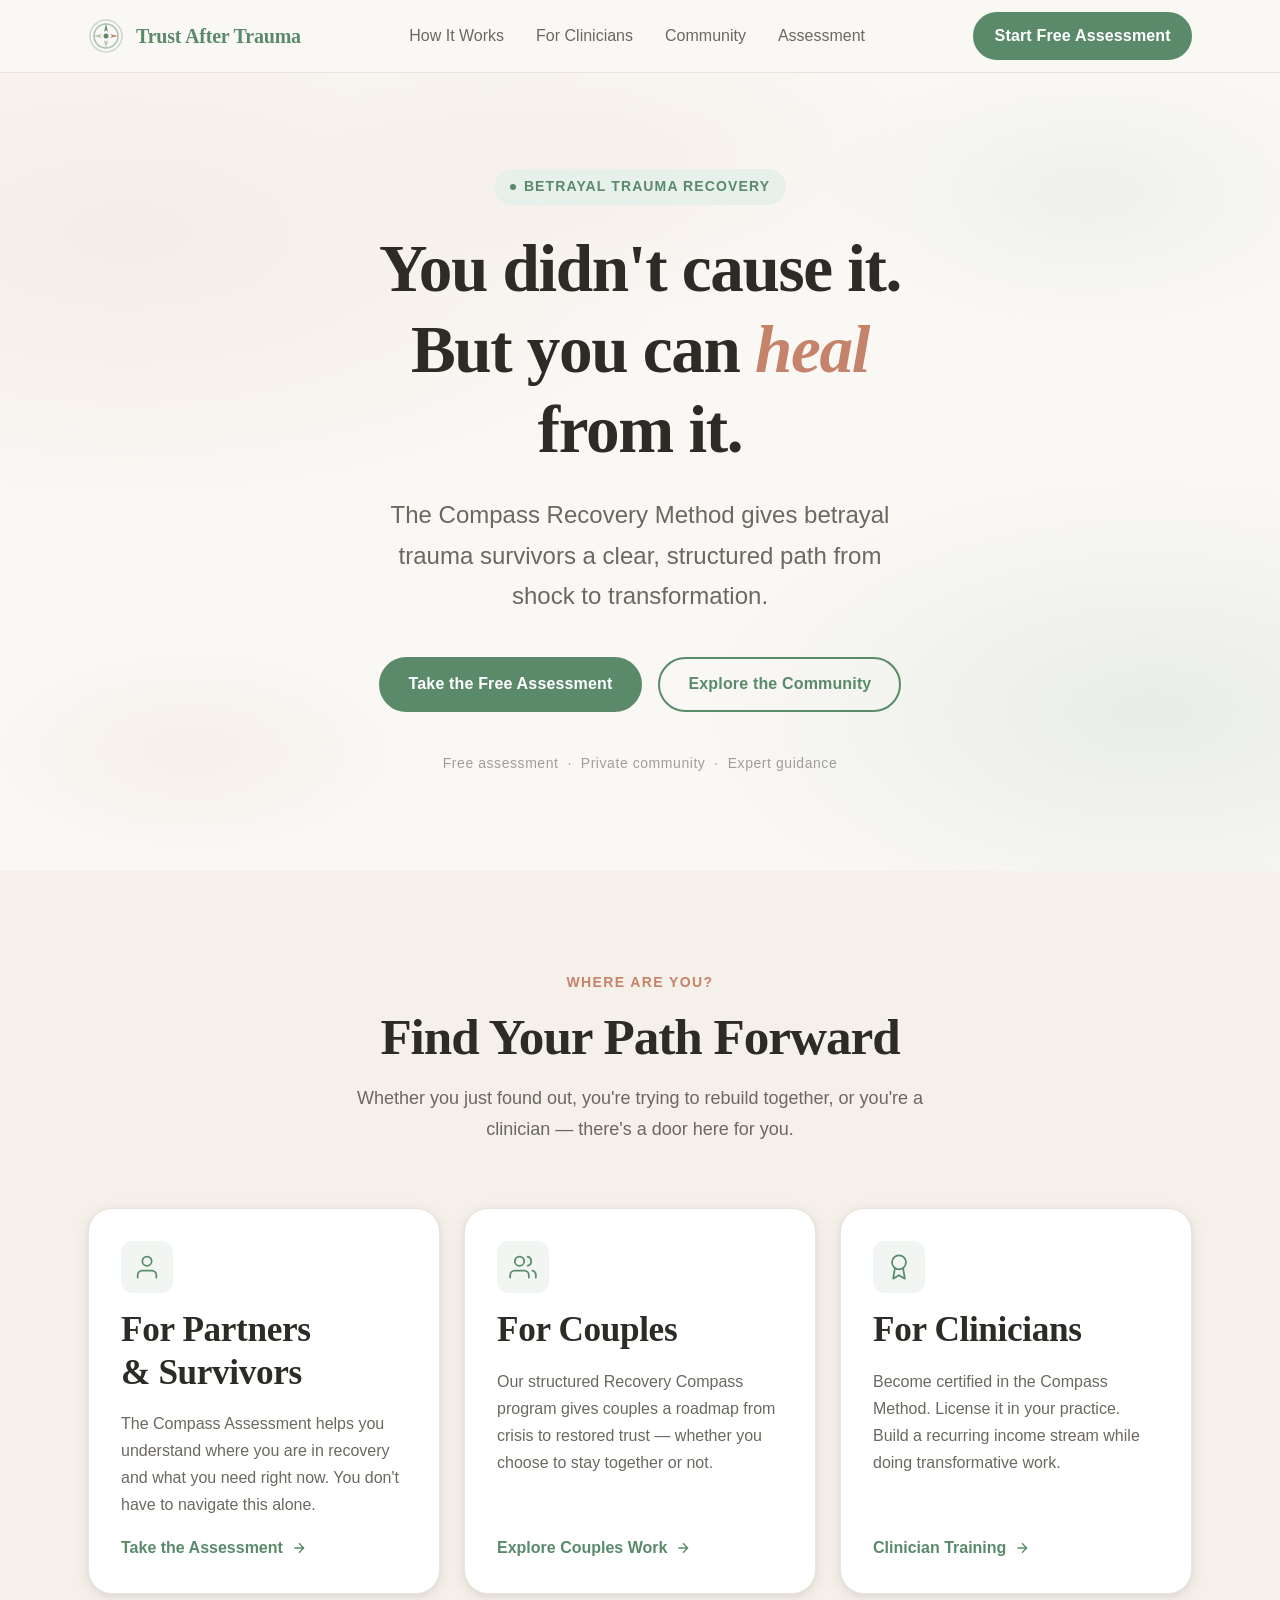
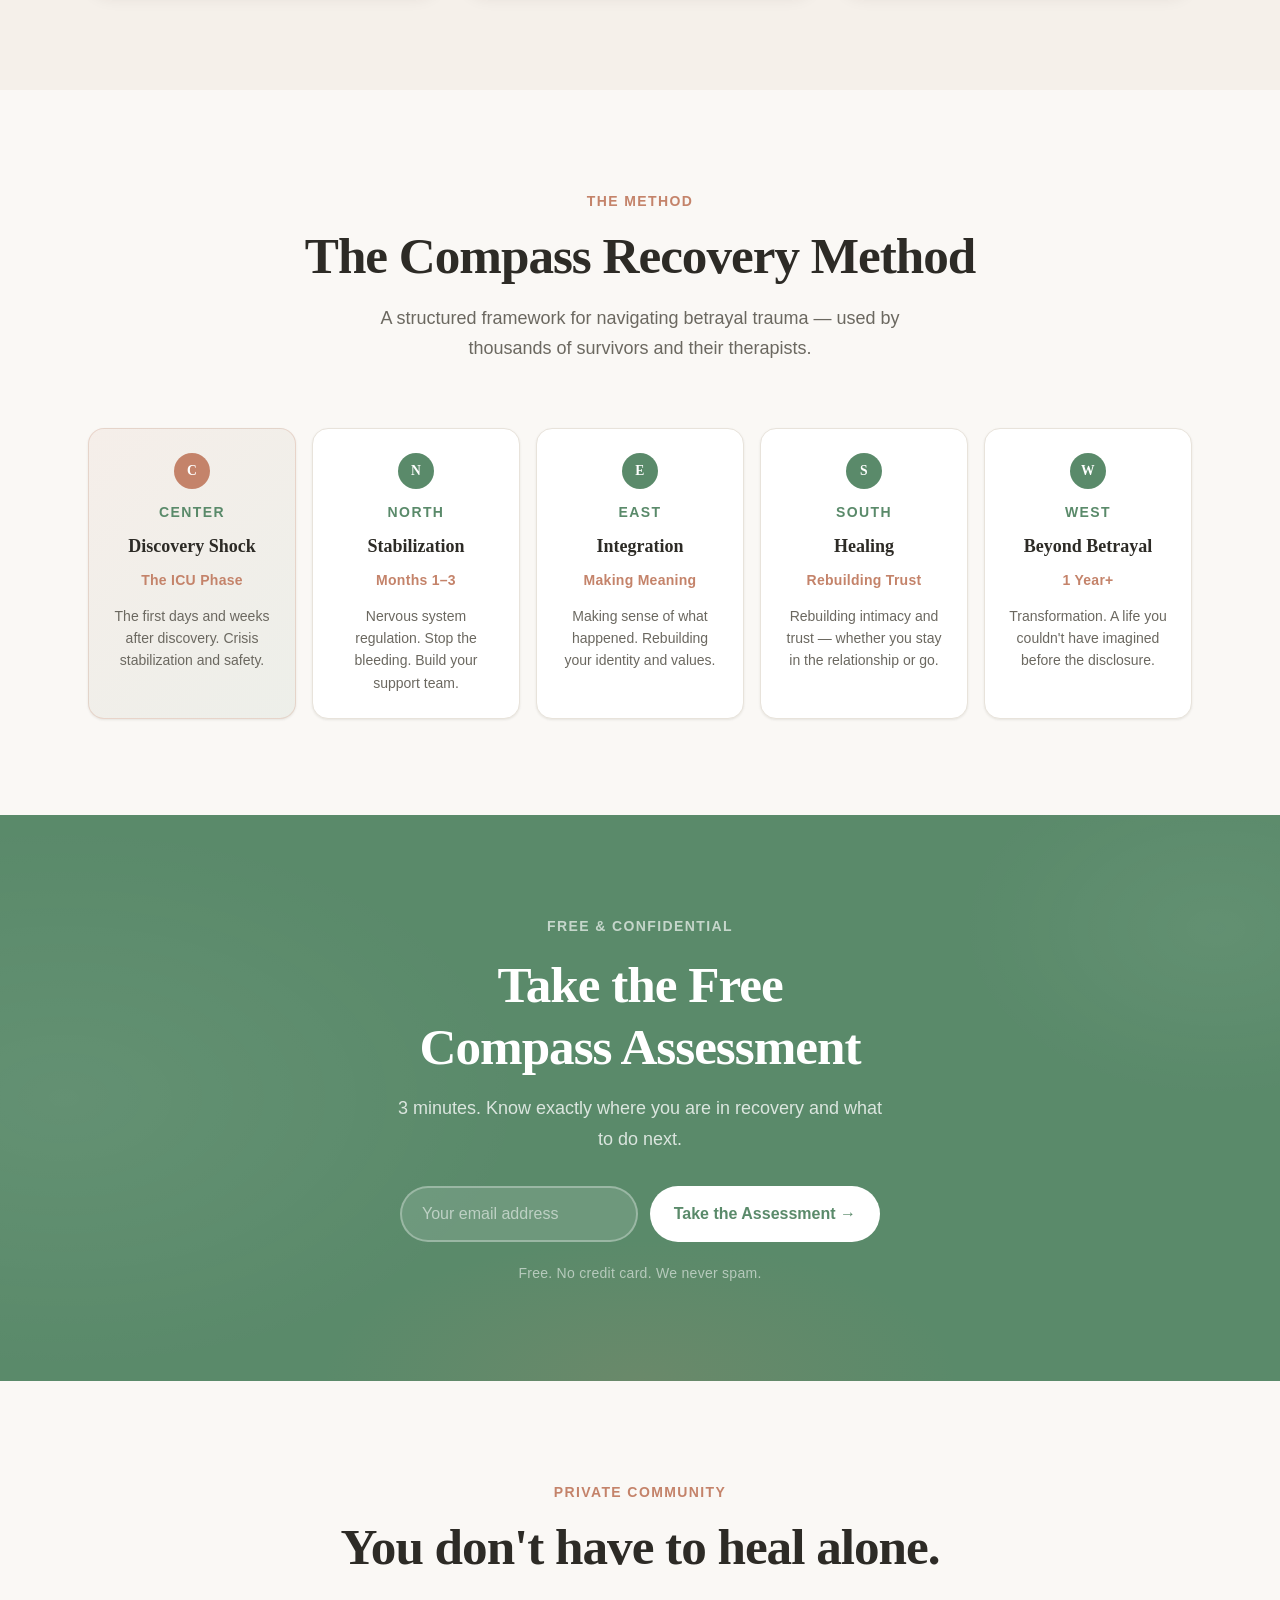
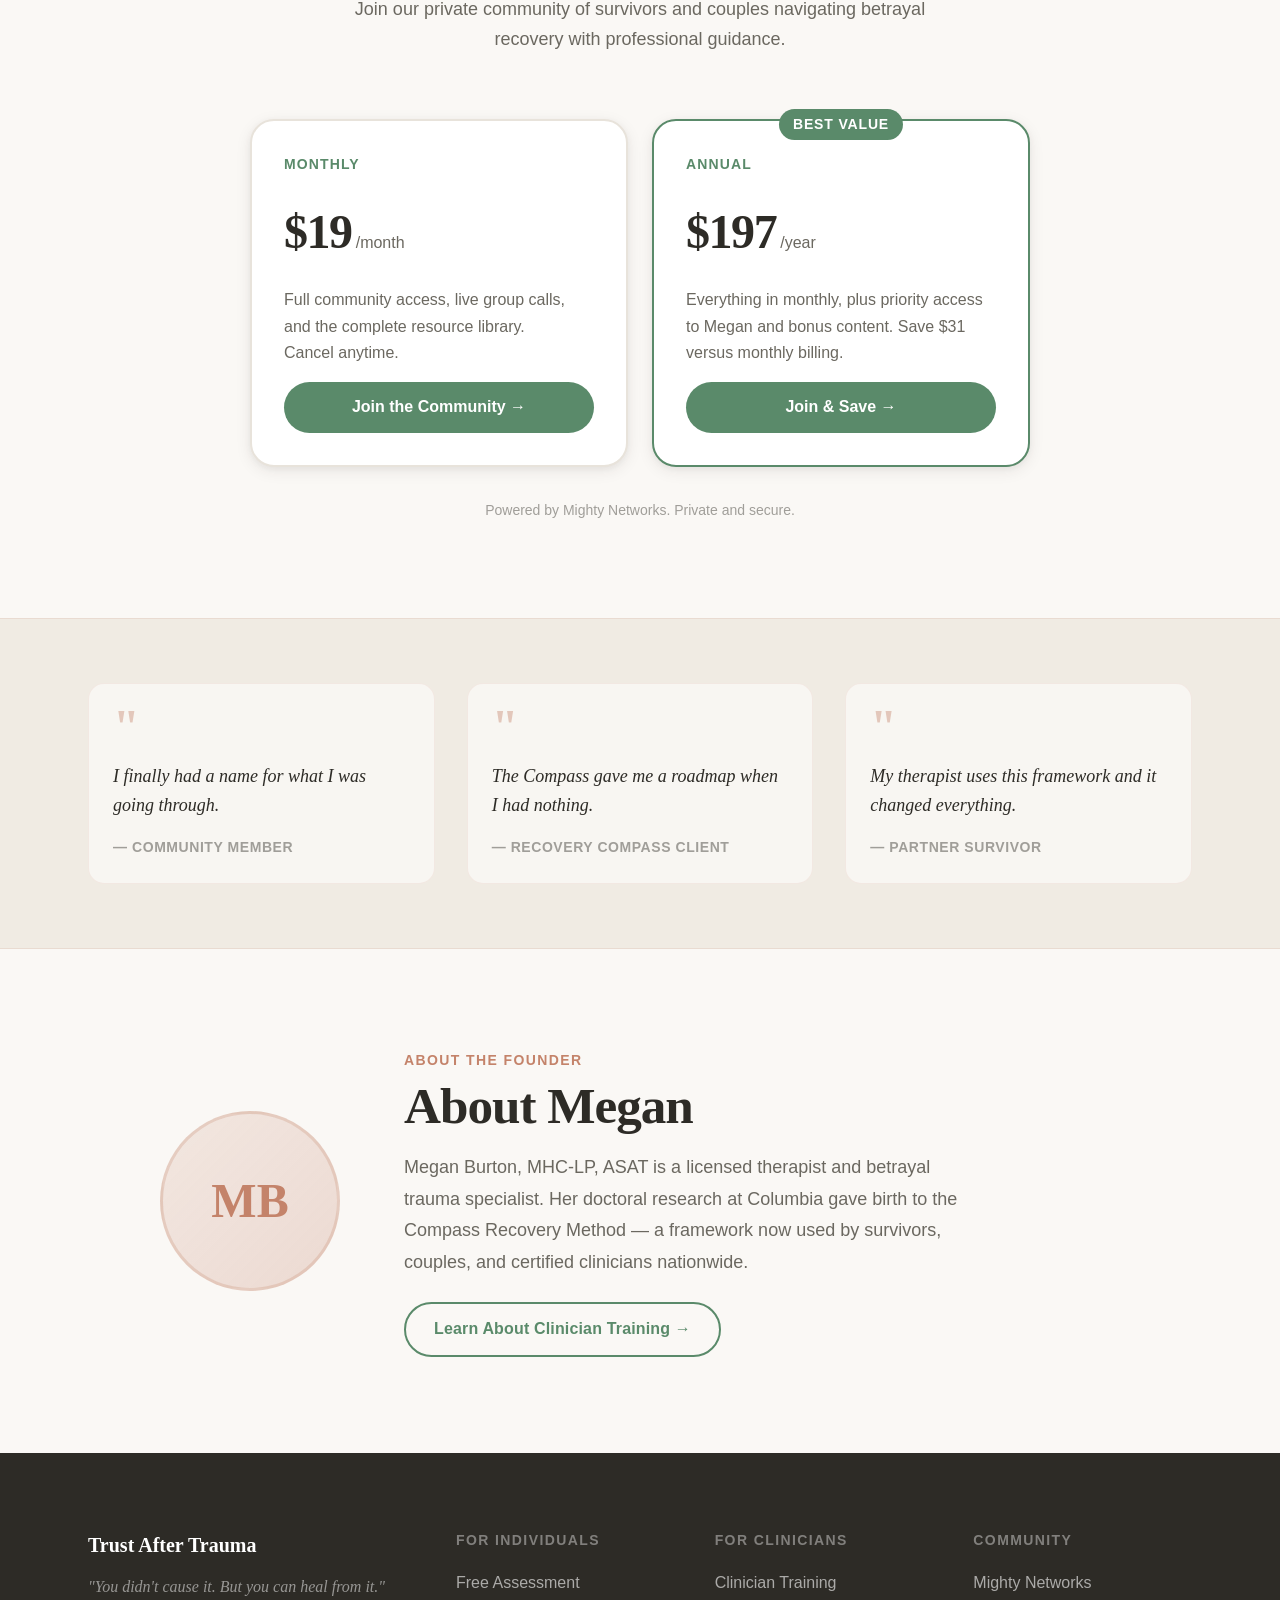
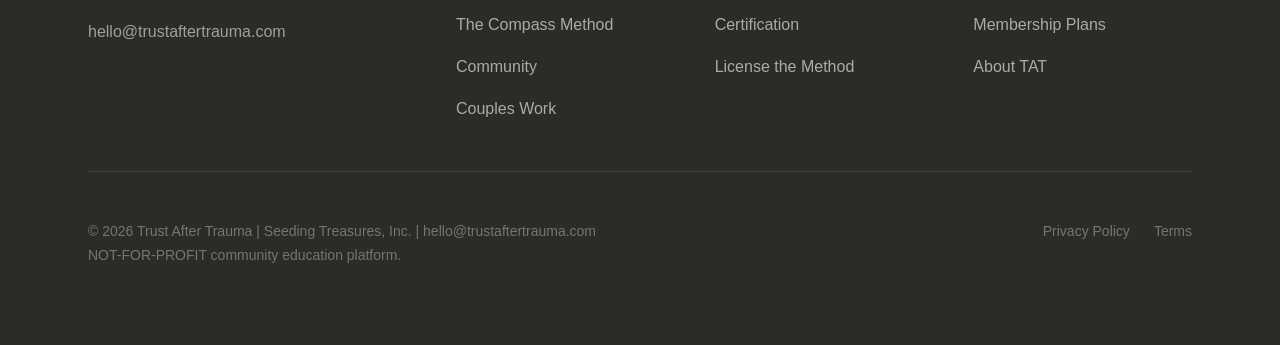
==== commit 25474704: "fix: replace all emojis with clean SVG icons - Audience cards: line-art person/people/award SVGs (sa" ====
--- a/index.html
+++ b/index.html
@@ -526,8 +526,18 @@
     .audience-card:hover::before { opacity: 1; }
 
     .audience-card__icon {
-      font-size: 2rem;
-      line-height: 1;
+      width: 52px;
+      height: 52px;
+      border-radius: 12px;
+      background: rgba(90,138,106,0.08);
+      display: flex;
+      align-items: center;
+      justify-content: center;
+      color: var(--color-primary);
+      transition: background 0.2s;
+    }
+    .audience-card:hover .audience-card__icon {
+      background: rgba(90,138,106,0.14);
     }
 
     .audience-card__headline {
@@ -606,8 +616,24 @@
     }
 
     .compass-card__direction {
-      font-size: 1.5rem;
       line-height: 1;
+    }
+    .compass-badge {
+      display: inline-flex;
+      align-items: center;
+      justify-content: center;
+      width: 36px;
+      height: 36px;
+      border-radius: 50%;
+      background: var(--color-primary);
+      color: #fff;
+      font-family: var(--font-display);
+      font-size: 0.85rem;
+      font-weight: 700;
+      letter-spacing: 0.02em;
+    }
+    .compass-card--center .compass-badge {
+      background: var(--color-accent);
     }
 
     .compass-card__label {
@@ -1231,7 +1257,9 @@
         <div class="audience-grid">
           <!-- Card 1 -->
           <article class="audience-card reveal">
-            <div class="audience-card__icon" aria-hidden="true">💚</div>
+            <div class="audience-card__icon" aria-hidden="true">
+              <svg width="28" height="28" viewBox="0 0 24 24" fill="none" stroke="currentColor" stroke-width="1.5" stroke-linecap="round" stroke-linejoin="round"><path d="M20 21v-2a4 4 0 0 0-4-4H8a4 4 0 0 0-4 4v2"/><circle cx="12" cy="7" r="4"/></svg>
+            </div>
             <h3 class="audience-card__headline">For Partners &amp; Survivors</h3>
             <p class="audience-card__body">The Compass Assessment helps you understand where you are in recovery and what you need right now. You don't have to navigate this alone.</p>
             <a href="/assessment.html" class="audience-card__cta">
@@ -1242,7 +1270,9 @@
 
           <!-- Card 2 -->
           <article class="audience-card reveal" style="transition-delay: 0.08s;">
-            <div class="audience-card__icon" aria-hidden="true">🤝</div>
+            <div class="audience-card__icon" aria-hidden="true">
+              <svg width="28" height="28" viewBox="0 0 24 24" fill="none" stroke="currentColor" stroke-width="1.5" stroke-linecap="round" stroke-linejoin="round"><path d="M17 21v-2a4 4 0 0 0-4-4H5a4 4 0 0 0-4 4v2"/><circle cx="9" cy="7" r="4"/><path d="M23 21v-2a4 4 0 0 0-3-3.87"/><path d="M16 3.13a4 4 0 0 1 0 7.75"/></svg>
+            </div>
             <h3 class="audience-card__headline">For Couples</h3>
             <p class="audience-card__body">Our structured Recovery Compass program gives couples a roadmap from crisis to restored trust — whether you choose to stay together or not.</p>
             <a href="/couples.html" class="audience-card__cta">
@@ -1253,7 +1283,9 @@
 
           <!-- Card 3 -->
           <article class="audience-card reveal" style="transition-delay: 0.16s;">
-            <div class="audience-card__icon" aria-hidden="true">🎓</div>
+            <div class="audience-card__icon" aria-hidden="true">
+              <svg width="28" height="28" viewBox="0 0 24 24" fill="none" stroke="currentColor" stroke-width="1.5" stroke-linecap="round" stroke-linejoin="round"><circle cx="12" cy="8" r="6"/><path d="M15.477 12.89L17 22l-5-3-5 3 1.523-9.11"/></svg>
+            </div>
             <h3 class="audience-card__headline">For Clinicians</h3>
             <p class="audience-card__body">Become certified in the Compass Method. License it in your practice. Build a recurring income stream while doing transformative work.</p>
             <a href="/clinicians.html" class="audience-card__cta">
@@ -1279,7 +1311,7 @@
         <div class="compass-grid">
           <!-- CENTER -->
           <article class="compass-card compass-card--center reveal">
-            <div class="compass-card__direction" aria-hidden="true">🧭</div>
+            <div class="compass-card__direction" aria-hidden="true"><span class="compass-badge">C</span></div>
             <span class="compass-card__label">Center</span>
             <h3 class="compass-card__name">Discovery Shock</h3>
             <p class="compass-card__phase">The ICU Phase</p>
@@ -1288,7 +1320,7 @@
 
           <!-- NORTH -->
           <article class="compass-card reveal" style="transition-delay: 0.06s;">
-            <div class="compass-card__direction" aria-hidden="true">⬆️</div>
+            <div class="compass-card__direction" aria-hidden="true"><span class="compass-badge">N</span></div>
             <span class="compass-card__label">North</span>
             <h3 class="compass-card__name">Stabilization</h3>
             <p class="compass-card__phase">Months 1–3</p>
@@ -1297,7 +1329,7 @@
 
           <!-- EAST -->
           <article class="compass-card reveal" style="transition-delay: 0.12s;">
-            <div class="compass-card__direction" aria-hidden="true">➡️</div>
+            <div class="compass-card__direction" aria-hidden="true"><span class="compass-badge">E</span></div>
             <span class="compass-card__label">East</span>
             <h3 class="compass-card__name">Integration</h3>
             <p class="compass-card__phase">Making Meaning</p>
@@ -1306,7 +1338,7 @@
 
           <!-- SOUTH -->
           <article class="compass-card reveal" style="transition-delay: 0.18s;">
-            <div class="compass-card__direction" aria-hidden="true">⬇️</div>
+            <div class="compass-card__direction" aria-hidden="true"><span class="compass-badge">S</span></div>
             <span class="compass-card__label">South</span>
             <h3 class="compass-card__name">Healing</h3>
             <p class="compass-card__phase">Rebuilding Trust</p>
@@ -1315,7 +1347,7 @@
 
           <!-- WEST -->
           <article class="compass-card reveal" style="transition-delay: 0.24s;">
-            <div class="compass-card__direction" aria-hidden="true">⬅️</div>
+            <div class="compass-card__direction" aria-hidden="true"><span class="compass-badge">W</span></div>
             <span class="compass-card__label">West</span>
             <h3 class="compass-card__name">Beyond Betrayal</h3>
             <p class="compass-card__phase">1 Year+</p>
